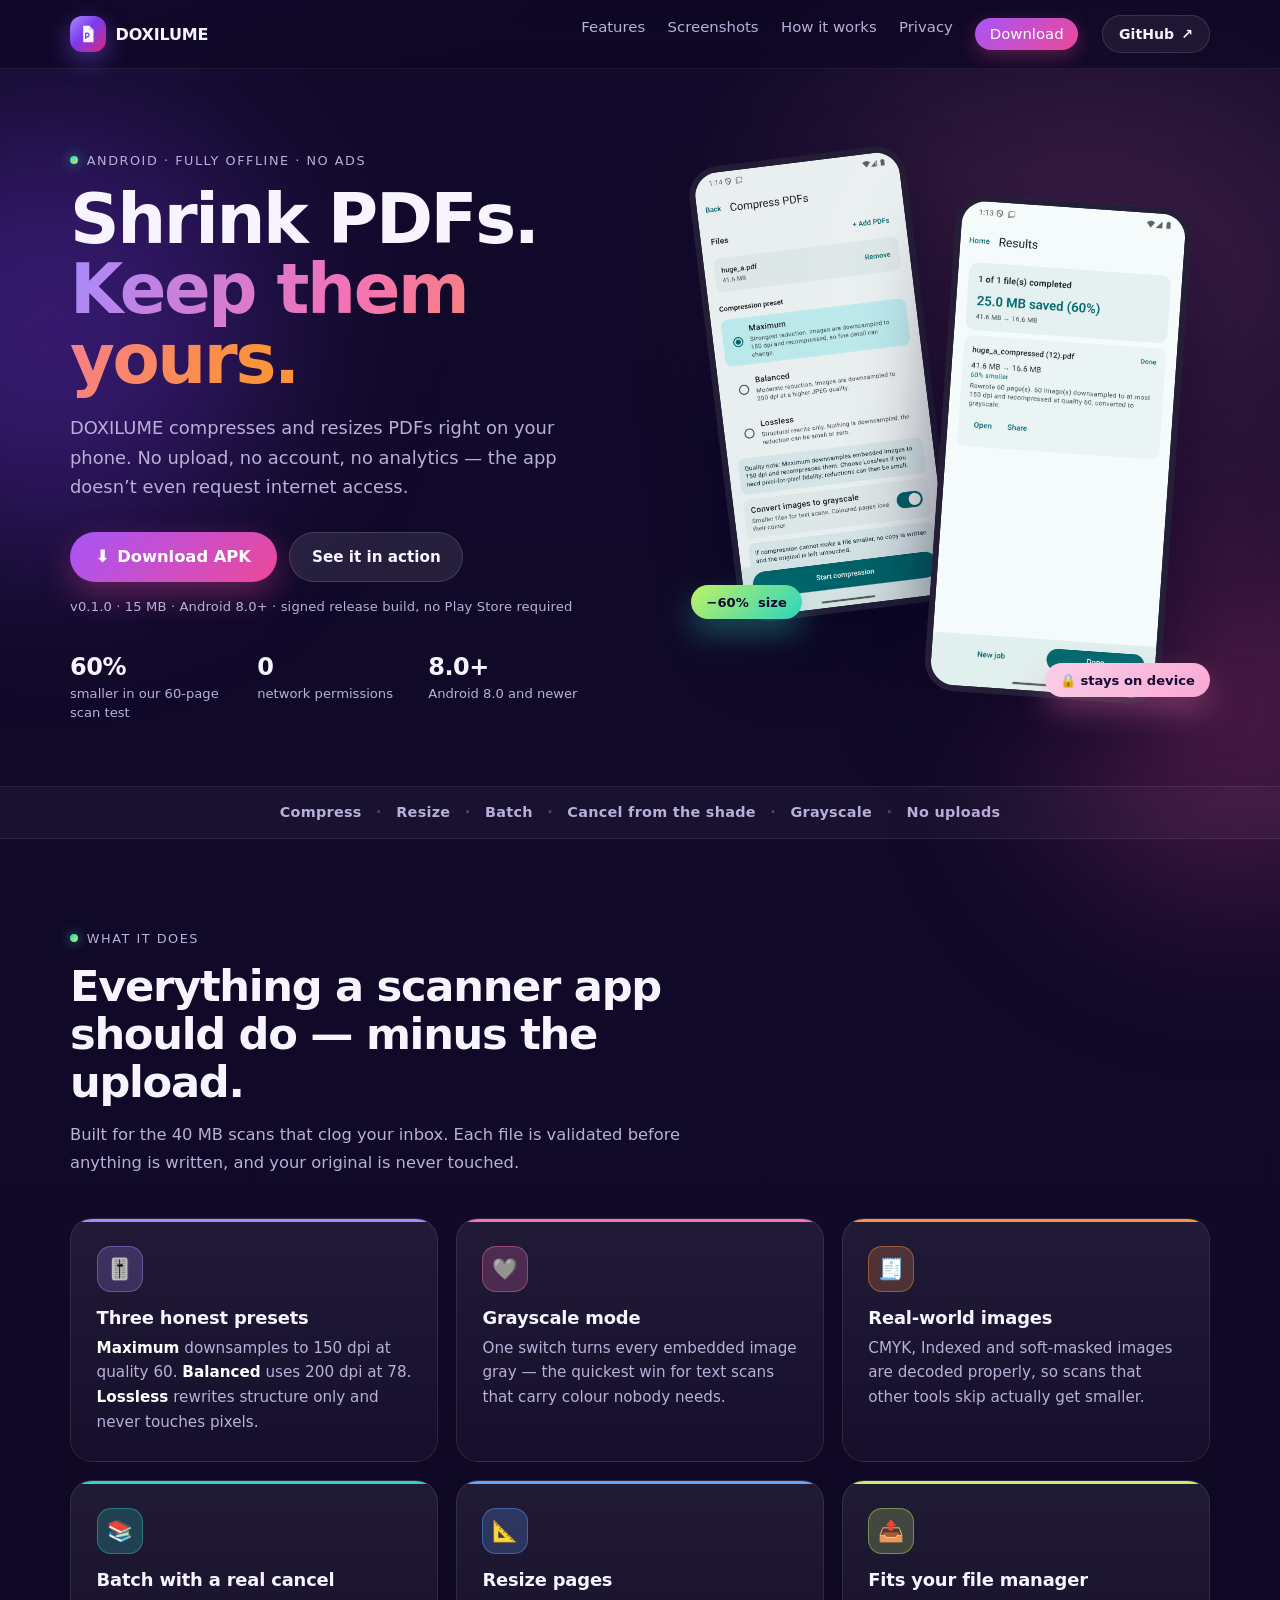
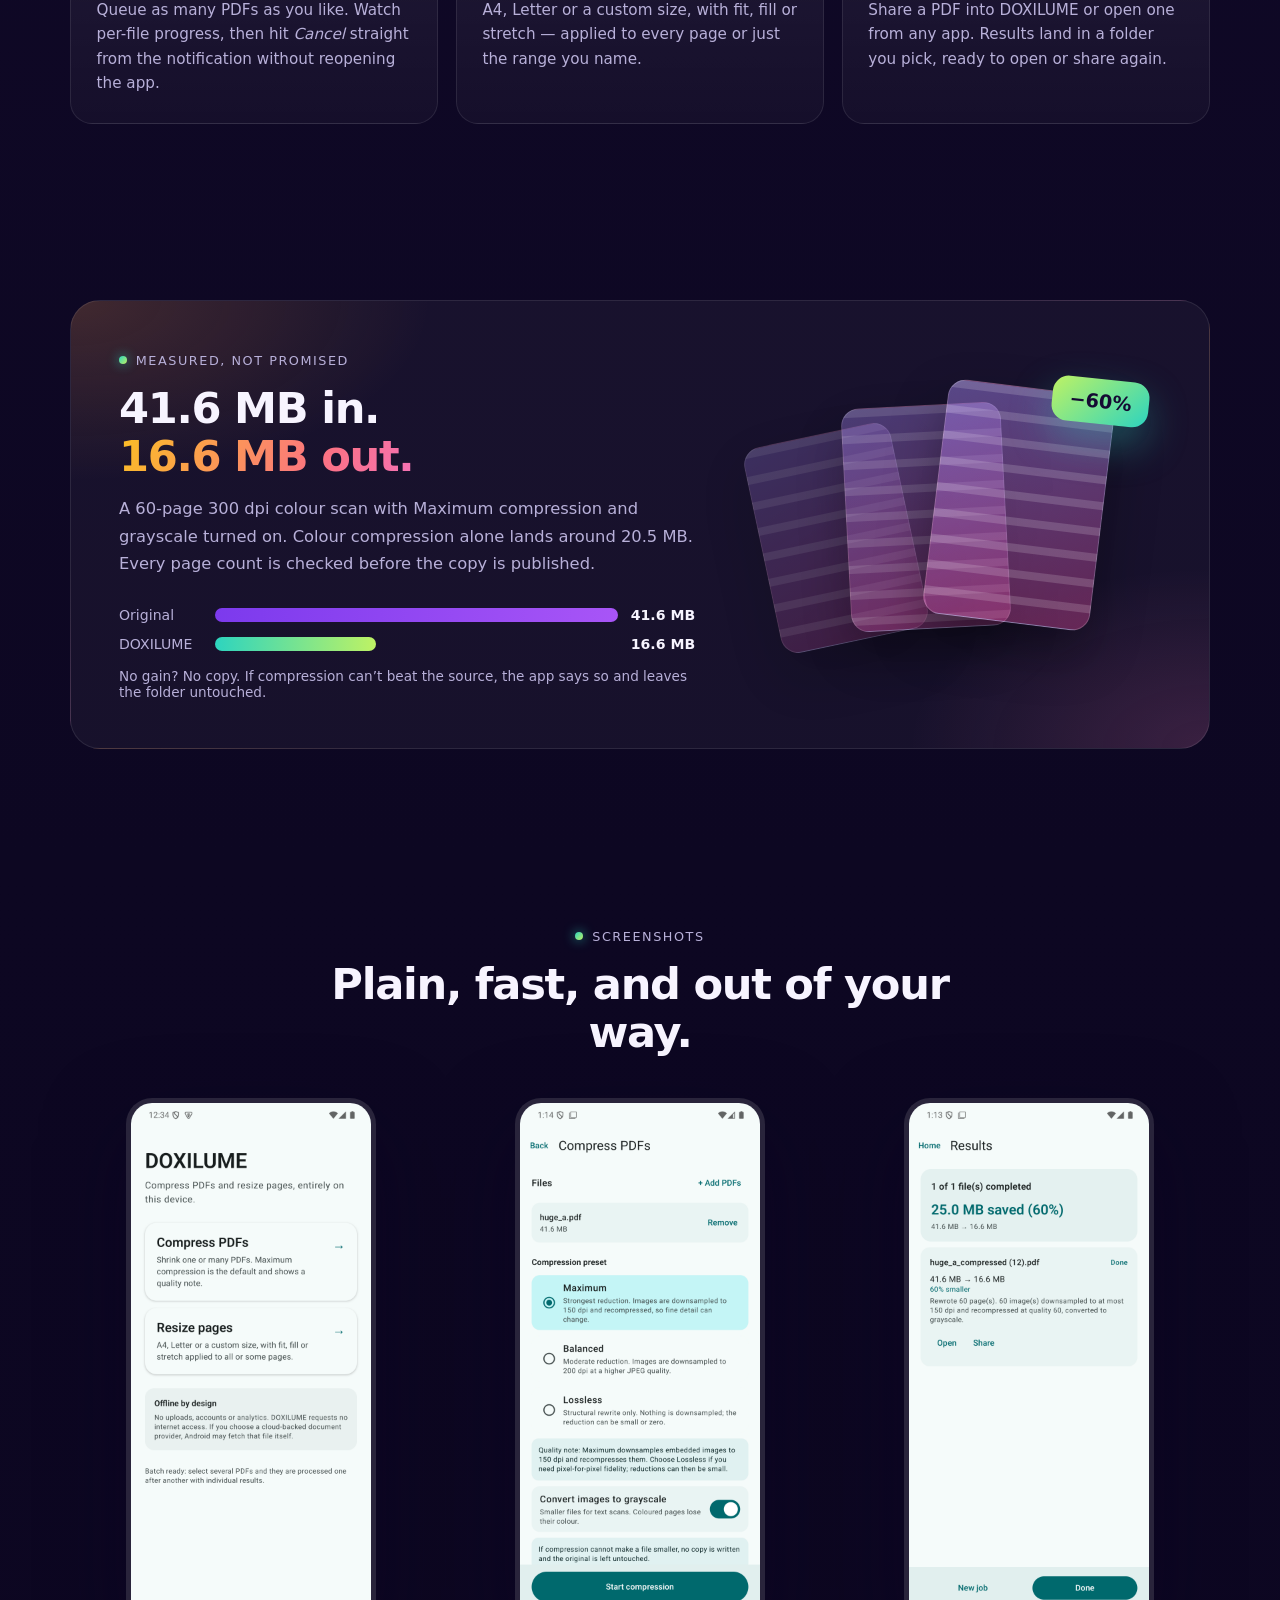
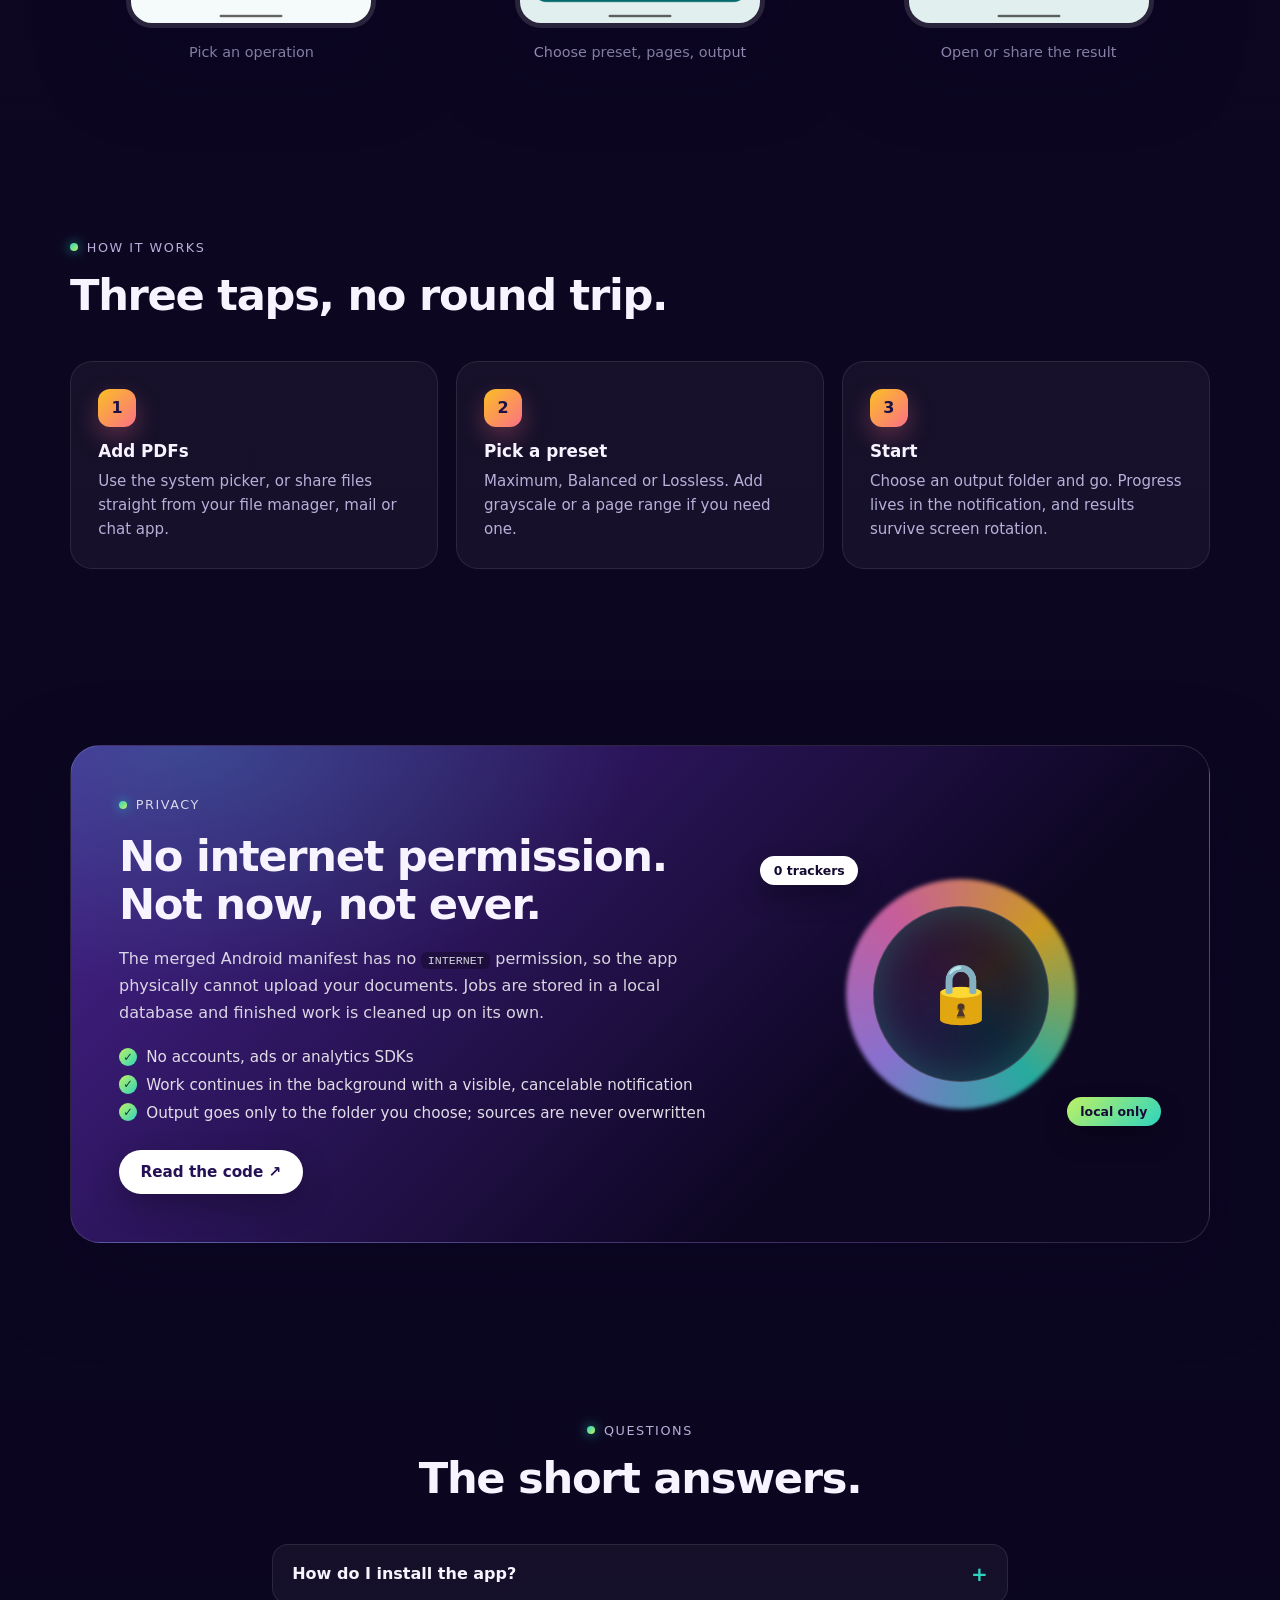
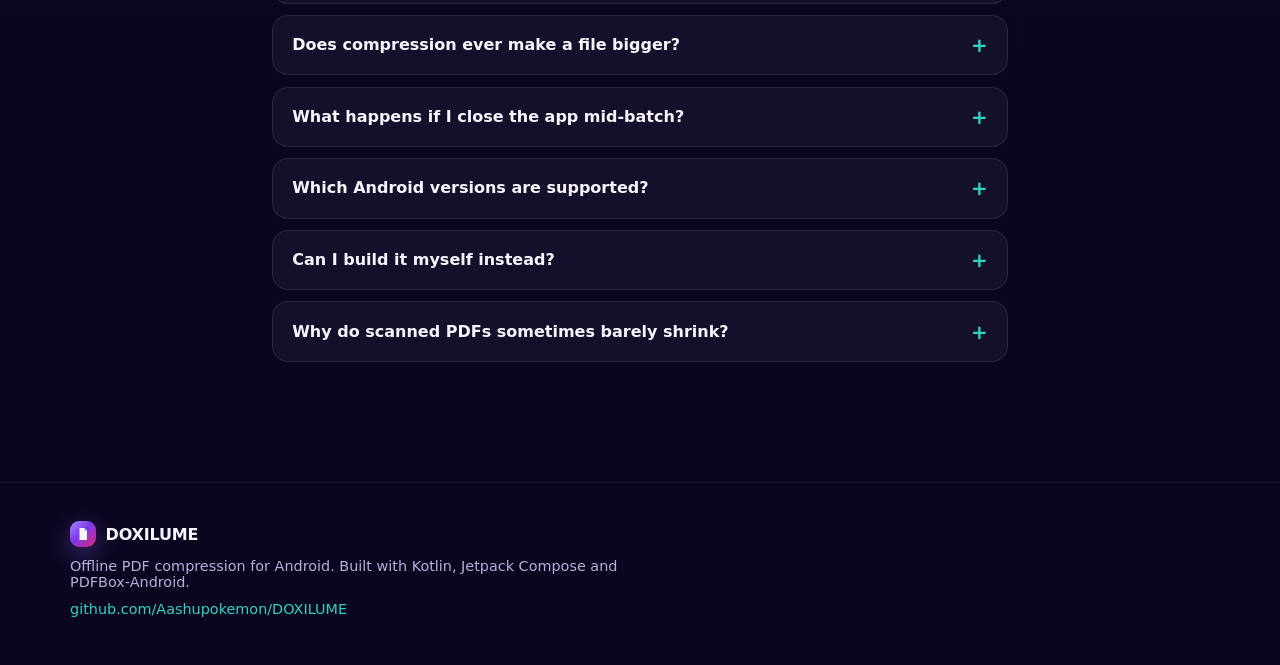
==== index.html @ dc564b45 "Point the page at the renamed DOXILUME repository Also replace the non-breaking-space brand in the h" ====
<!DOCTYPE html>
<html lang="en">
<head>
<meta charset="utf-8">
<meta name="viewport" content="width=device-width, initial-scale=1">
<title>DOXILUME — offline PDF compression for Android</title>
<meta name="description" content="DOXILUME shrinks and resizes PDFs on your phone. No uploads, no accounts, no internet permission. Batch compression, cancel from the notification, grayscale mode.">
<meta name="theme-color" content="#1b1147">
<meta property="og:title" content="DOXILUME — offline PDF compression for Android">
<meta property="og:description" content="Shrink PDFs without uploading them. Batch, cancel, resize, grayscale — entirely on device.">
<meta property="og:type" content="website">
<link rel="icon" href="favicon.svg" type="image/svg+xml">
<link rel="stylesheet" href="styles.css">
</head>
<body>

<div class="glow glow-a" aria-hidden="true"></div>
<div class="glow glow-b" aria-hidden="true"></div>

<header class="site-header">
  <div class="wrap header-inner">
    <a class="brand" href="#top">
      <span class="brand-mark" aria-hidden="true">
        <svg viewBox="0 0 32 32" width="22" height="22" fill="none">
          <path d="M9 4h9l6 6v18H9z" fill="#fff" opacity=".95"/>
          <path d="M18 4l6 6h-6z" fill="#c7d2fe"/>
          <path d="M12.6 20.4c2.6.2 5-.7 5-3 0-2-1.7-3-4-2.7l-1 .2v7.6" stroke="#7c3aed" stroke-width="1.8" stroke-linecap="round"/>
        </svg>
      </span>
      <span class="brand-name">DOXILUME</span>
    </a>
    <nav class="site-nav" aria-label="Main">
      <a href="#features">Features</a>
      <a href="#screens">Screenshots</a>
      <a href="#how">How it works</a>
      <a href="#privacy">Privacy</a>
      <a class="nav-dl" href="downloads/DOXILUME-0.1.0.apk" download>Download</a>
    </nav>
    <a class="btn btn-ghost" href="https://github.com/Aashupokemon/DOXILUME" target="_blank" rel="noopener">
      GitHub <span aria-hidden="true">↗</span>
    </a>
  </div>
</header>

<main id="top">

  <!-- Hero -->
  <section class="hero wrap">
    <div class="hero-copy">
      <p class="eyebrow"><span class="dot"></span> Android · fully offline · no ads</p>
      <h1>Shrink PDFs.<br><span class="grad">Keep them yours.</span></h1>
      <p class="lede">
        DOXILUME compresses and resizes PDFs right on your phone. No upload, no account,
        no analytics — the app doesn’t even request internet access.
      </p>
      <div class="hero-actions">
        <a class="btn btn-primary btn-download" href="downloads/DOXILUME-0.1.0.apk" download>
          <span aria-hidden="true">⬇</span> Download APK
        </a>
        <a class="btn btn-soft" href="#screens">See it in action</a>
      </div>
      <p class="dl-meta">v0.1.0 · 15 MB · Android 8.0+ · signed release build, no Play Store required</p>
      <dl class="stats">
        <div>
          <dt>60%</dt>
          <dd>smaller in our 60-page scan test</dd>
        </div>
        <div>
          <dt>0</dt>
          <dd>network permissions</dd>
        </div>
        <div>
          <dt>8.0+</dt>
          <dd>Android 8.0 and newer</dd>
        </div>
      </dl>
    </div>

    <div class="hero-art" aria-hidden="true">
      <div class="phone phone-back">
        <img src="shots/setup.png" alt="">
      </div>
      <div class="phone phone-front">
        <img src="shots/results.png" alt="">
      </div>
      <div class="chip chip-1">−60% &nbsp;size</div>
      <div class="chip chip-2">🔒 stays on device</div>
    </div>
  </section>

  <!-- Feature strip -->
  <section class="strip">
    <div class="wrap strip-inner">
      <span>Compress</span><span>·</span><span>Resize</span><span>·</span><span>Batch</span><span>·</span>
      <span>Cancel from the shade</span><span>·</span><span>Grayscale</span><span>·</span><span>No uploads</span>
    </div>
  </section>

  <!-- Features -->
  <section id="features" class="wrap section">
    <header class="section-head">
      <p class="eyebrow"><span class="dot"></span> What it does</p>
      <h2>Everything a scanner app should do — minus the upload.</h2>
      <p class="section-sub">Built for the 40&nbsp;MB scans that clog your inbox. Each file is validated before anything is written, and your original is never touched.</p>
    </header>

    <div class="cards">
      <article class="card c-violet">
        <div class="icon">🎚️</div>
        <h3>Three honest presets</h3>
        <p><strong>Maximum</strong> downsamples to 150&nbsp;dpi at quality 60. <strong>Balanced</strong> uses 200&nbsp;dpi at 78. <strong>Lossless</strong> rewrites structure only and never touches pixels.</p>
      </article>

      <article class="card c-pink">
        <div class="icon">🩶</div>
        <h3>Grayscale mode</h3>
        <p>One switch turns every embedded image gray — the quickest win for text scans that carry colour nobody needs.</p>
      </article>

      <article class="card c-orange">
        <div class="icon">🧾</div>
        <h3>Real-world images</h3>
        <p>CMYK, Indexed and soft-masked images are decoded properly, so scans that other tools skip actually get smaller.</p>
      </article>

      <article class="card c-teal">
        <div class="icon">📚</div>
        <h3>Batch with a real cancel</h3>
        <p>Queue as many PDFs as you like. Watch per-file progress, then hit <em>Cancel</em> straight from the notification without reopening the app.</p>
      </article>

      <article class="card c-blue">
        <div class="icon">📐</div>
        <h3>Resize pages</h3>
        <p>A4, Letter or a custom size, with fit, fill or stretch — applied to every page or just the range you name.</p>
      </article>

      <article class="card c-lime">
        <div class="icon">📤</div>
        <h3>Fits your file manager</h3>
        <p>Share a PDF into DOXILUME or open one from any app. Results land in a folder you pick, ready to open or share again.</p>
      </article>
    </div>
  </section>

  <!-- Before / after -->
  <section class="wrap section">
    <div class="compare">
      <div class="compare-copy">
        <p class="eyebrow"><span class="dot"></span> Measured, not promised</p>
        <h2>41.6&nbsp;MB in.<br><span class="grad-warm">16.6&nbsp;MB out.</span></h2>
        <p class="section-sub">
          A 60-page 300&nbsp;dpi colour scan with Maximum compression and grayscale turned on.
          Colour compression alone lands around 20.5&nbsp;MB. Every page count is checked before the copy is published.
        </p>
        <div class="bars" role="img" aria-label="Input 41.6 megabytes, output 16.6 megabytes">
          <div class="bar-row"><span class="bar-label">Original</span><span class="bar bar-in"></span><span class="bar-val">41.6 MB</span></div>
          <div class="bar-row"><span class="bar-label">DOXILUME</span><span class="bar bar-out"></span><span class="bar-val">16.6 MB</span></div>
        </div>
        <p class="fineprint">No gain? No copy. If compression can’t beat the source, the app says so and leaves the folder untouched.</p>
      </div>
      <div class="compare-art" aria-hidden="true">
        <div class="badge">−60%</div>
        <div class="sheet sheet-a"></div>
        <div class="sheet sheet-b"></div>
        <div class="sheet sheet-c"></div>
      </div>
    </div>
  </section>

  <!-- Screenshots -->
  <section id="screens" class="wrap section">
    <header class="section-head center">
      <p class="eyebrow"><span class="dot"></span> Screenshots</p>
      <h2>Plain, fast, and out of your way.</h2>
    </header>
    <div class="shots">
      <figure>
        <div class="phone small"><img src="shots/home.png" alt="DOXILUME home screen with Compress PDFs and Resize pages cards"></div>
        <figcaption>Pick an operation</figcaption>
      </figure>
      <figure>
        <div class="phone small"><img src="shots/setup.png" alt="Compression setup with presets, grayscale switch and output folder"></div>
        <figcaption>Choose preset, pages, output</figcaption>
      </figure>
      <figure>
        <div class="phone small"><img src="shots/results.png" alt="Results screen showing 41.6 MB to 16.6 MB and 60 percent smaller"></div>
        <figcaption>Open or share the result</figcaption>
      </figure>
    </div>
  </section>

  <!-- How it works -->
  <section id="how" class="wrap section">
    <header class="section-head">
      <p class="eyebrow"><span class="dot"></span> How it works</p>
      <h2>Three taps, no round trip.</h2>
    </header>
    <ol class="steps">
      <li>
        <span class="step-num">1</span>
        <h3>Add PDFs</h3>
        <p>Use the system picker, or share files straight from your file manager, mail or chat app.</p>
      </li>
      <li>
        <span class="step-num">2</span>
        <h3>Pick a preset</h3>
        <p>Maximum, Balanced or Lossless. Add grayscale or a page range if you need one.</p>
      </li>
      <li>
        <span class="step-num">3</span>
        <h3>Start</h3>
        <p>Choose an output folder and go. Progress lives in the notification, and results survive screen rotation.</p>
      </li>
    </ol>
  </section>

  <!-- Privacy -->
  <section id="privacy" class="wrap section">
    <div class="privacy">
      <div class="privacy-copy">
        <p class="eyebrow light"><span class="dot"></span> Privacy</p>
        <h2>No internet permission.<br>Not now, not ever.</h2>
        <p>
          The merged Android manifest has no <code>INTERNET</code> permission, so the app
          physically cannot upload your documents. Jobs are stored in a local database and
          finished work is cleaned up on its own.
        </p>
        <ul class="checks">
          <li>No accounts, ads or analytics SDKs</li>
          <li>Work continues in the background with a visible, cancelable notification</li>
          <li>Output goes only to the folder you choose; sources are never overwritten</li>
        </ul>
        <a class="btn btn-light" href="https://github.com/Aashupokemon/DOXILUME" target="_blank" rel="noopener">Read the code ↗</a>
      </div>
      <div class="shield" aria-hidden="true">
        <div class="shield-ring"></div>
        <div class="shield-core">🔒</div>
        <span class="pill p1">0 trackers</span>
        <span class="pill p2">local only</span>
      </div>
    </div>
  </section>

  <!-- FAQ -->
  <section class="wrap section">
    <header class="section-head center">
      <p class="eyebrow"><span class="dot"></span> Questions</p>
      <h2>The short answers.</h2>
    </header>
    <div class="faq">
      <details>
        <summary>How do I install the app?</summary>
        <p>Grab the signed release build: <a href="downloads/DOXILUME-0.1.0.apk" download><strong>DOXILUME-0.1.0.apk</strong></a> (15&nbsp;MB, Android 8.0+). Open the download on your phone, allow installs from your browser or file manager when Android asks, and tap <em>Install</em>. Play Protect may offer to scan the file first — that is normal for an app that doesn’t come from the Play Store.</p>
      </details>
      <details>
        <summary>Does compression ever make a file bigger?</summary>
        <p>No. If the recompressed copy isn’t smaller, nothing is written and the file is reported as “No gain”. Resizing is the one exception — it publishes a new page size even when the file grows.</p>
      </details>
      <details>
        <summary>What happens if I close the app mid-batch?</summary>
        <p>The job is a WorkManager task recorded in a local database. It keeps running, shows progress in the notification, and is restored when you come back — even after a force stop.</p>
      </details>
      <details>
        <summary>Which Android versions are supported?</summary>
        <p>Android 8.0 (API 26) and newer. Files are read and written through the Storage Access Framework, so no storage permission is needed.</p>
      </details>
      <details>
        <summary>Can I build it myself instead?</summary>
        <p>Of course. Clone <a href="https://github.com/Aashupokemon/DOXILUME" target="_blank" rel="noopener">the repository</a>, run <code>./gradlew assembleDebug</code> and install <code>app/build/outputs/apk/debug/app-debug.apk</code>. You need JDK 17+ and the Android SDK. The APK on this page is the signed release build produced from that same source.</p>
      </details>
      <details>
        <summary>Why do scanned PDFs sometimes barely shrink?</summary>
        <p>Some scans are already JPEG-compressed at low resolution. Lossless mode only rewrites structure, and Maximum can’t beat a stream that is already efficient — the app tells you instead of pretending.</p>
      </details>
    </div>
  </section>

</main>

<footer class="site-footer">
  <div class="wrap footer-inner">
    <div class="brand">
      <span class="brand-mark small" aria-hidden="true">
        <svg viewBox="0 0 32 32" width="16" height="16" fill="none">
          <path d="M9 4h9l6 6v18H9z" fill="#fff" opacity=".95"/>
          <path d="M18 4l6 6h-6z" fill="#c7d2fe"/>
        </svg>
      </span>
      <span class="brand-name">DOXILUME</span>
    </div>
    <p>Offline PDF compression for Android. Built with Kotlin, Jetpack Compose and PDFBox-Android.</p>
    <a href="https://github.com/Aashupokemon/DOXILUME" target="_blank" rel="noopener">github.com/Aashupokemon/DOXILUME</a>
  </div>
</footer>

</body>
</html>
---- styles.css ----
/* ===== DOXILUME landing page ===== */

:root {
  --ink: #0d0722;
  --ink-2: #150b33;
  --paper: #f7f4ff;
  --muted: #b8b0d9;
  --violet: #8b5cf6;
  --pink: #f472b6;
  --orange: #fb923c;
  --teal: #2dd4bf;
  --lime: #bef264;
  --blue: #60a5fa;
  --radius: 22px;
  --shadow-lg: 0 30px 80px rgba(10, 4, 32, .55);
  --font: ui-sans-serif, system-ui, -apple-system, "Segoe UI", Roboto, "Helvetica Neue", Arial, sans-serif;
}

* { box-sizing: border-box; }

html { scroll-behavior: smooth; }

body {
  margin: 0;
  font-family: var(--font);
  color: var(--paper);
  background:
    radial-gradient(900px 600px at 15% -5%, rgba(139, 92, 246, .28), transparent 60%),
    radial-gradient(800px 600px at 85% 5%, rgba(244, 114, 182, .22), transparent 55%),
    linear-gradient(180deg, #120a2b 0%, #0d0722 45%, #0b0620 100%);
  -webkit-font-smoothing: antialiased;
  overflow-x: hidden;
}

img { max-width: 100%; display: block; }

.wrap { width: min(1140px, 100% - 2.5rem); margin-inline: auto; }

.glow {
  position: fixed;
  border-radius: 50%;
  filter: blur(90px);
  pointer-events: none;
  z-index: 0;
}
.glow-a { width: 420px; height: 420px; top: 120px; left: -160px; background: rgba(124, 58, 237, .35); }
.glow-b { width: 380px; height: 380px; top: 520px; right: -150px; background: rgba(236, 72, 153, .25); }

/* ---------- header ---------- */

.site-header {
  position: sticky;
  top: 0;
  z-index: 20;
  backdrop-filter: blur(14px);
  background: rgba(13, 7, 34, .65);
  border-bottom: 1px solid rgba(255, 255, 255, .07);
}

.header-inner {
  display: flex;
  align-items: center;
  gap: 1.5rem;
  height: 68px;
}

.brand { display: inline-flex; align-items: center; gap: .6rem; text-decoration: none; color: var(--paper); font-weight: 700; letter-spacing: -.01em; }

.brand-mark {
  display: grid;
  place-items: center;
  width: 36px; height: 36px;
  border-radius: 12px;
  background: linear-gradient(135deg, #a78bfa, #7c3aed 45%, #db2777);
  box-shadow: 0 8px 24px rgba(139, 92, 246, .45);
}
.brand-mark.small { width: 26px; height: 26px; border-radius: 9px; }

.site-nav { margin-left: auto; display: flex; gap: 1.4rem; }
.site-nav a { color: var(--muted); text-decoration: none; font-size: .93rem; font-weight: 500; transition: color .2s; }
.site-nav a:hover { color: #fff; }

/* ---------- buttons ---------- */

.btn {
  display: inline-flex;
  align-items: center;
  gap: .45rem;
  padding: .8rem 1.35rem;
  border-radius: 999px;
  font-weight: 650;
  font-size: .95rem;
  text-decoration: none;
  transition: transform .18s ease, box-shadow .18s ease, background .18s ease;
  white-space: nowrap;
}
.btn:hover { transform: translateY(-2px); }

.btn-primary {
  background: linear-gradient(135deg, #a855f7, #ec4899);
  color: #fff;
  box-shadow: 0 12px 32px rgba(236, 72, 153, .35);
}
.btn-primary:hover { box-shadow: 0 18px 40px rgba(236, 72, 153, .45); }

.btn-soft { background: rgba(255, 255, 255, .09); color: var(--paper); border: 1px solid rgba(255, 255, 255, .14); }
.btn-soft:hover { background: rgba(255, 255, 255, .16); }

.btn-download { font-size: 1.02rem; padding: .95rem 1.6rem; }
.btn-download span { font-size: 1.05em; line-height: 1; }

.nav-dl {
  color: #fff !important;
  padding: .42rem .9rem;
  border-radius: 999px;
  background: linear-gradient(135deg, #a855f7, #ec4899);
  box-shadow: 0 6px 18px rgba(236, 72, 153, .3);
}
.nav-dl:hover { filter: brightness(1.08); }

.dl-meta { margin: -1.5rem 0 2.4rem; font-size: .82rem; color: var(--muted); letter-spacing: .01em; }

.btn-ghost { background: rgba(255, 255, 255, .06); color: var(--paper); border: 1px solid rgba(255, 255, 255, .12); padding: .6rem 1rem; font-size: .88rem; }
.btn-ghost:hover { background: rgba(255, 255, 255, .13); }

.btn-light { background: #fff; color: #241155; box-shadow: 0 12px 30px rgba(0, 0, 0, .25); }

/* ---------- hero ---------- */

.hero {
  position: relative;
  z-index: 1;
  display: grid;
  grid-template-columns: 1.05fr .95fr;
  gap: 3rem;
  align-items: center;
  padding: 5rem 0 4rem;
}

.eyebrow {
  display: inline-flex;
  align-items: center;
  gap: .55rem;
  font-size: .8rem;
  letter-spacing: .12em;
  text-transform: uppercase;
  color: var(--muted);
  margin: 0 0 1rem;
}
.eyebrow.light { color: rgba(255, 255, 255, .8); }
.dot { width: 8px; height: 8px; border-radius: 50%; background: linear-gradient(135deg, var(--teal), var(--lime)); box-shadow: 0 0 12px rgba(45, 212, 191, .8); }

h1 {
  font-size: clamp(2.6rem, 5.6vw, 4.3rem);
  line-height: 1.02;
  letter-spacing: -.035em;
  margin: 0 0 1.2rem;
}

.grad {
  background: linear-gradient(115deg, #a78bfa 0%, #f472b6 45%, #fb923c 90%);
  -webkit-background-clip: text;
  background-clip: text;
  color: transparent;
}
.grad-warm {
  background: linear-gradient(115deg, #fbbf24, #fb7185 70%, #f472b6);
  -webkit-background-clip: text;
  background-clip: text;
  color: transparent;
}

.lede { font-size: 1.12rem; line-height: 1.65; color: var(--muted); max-width: 34rem; margin: 0 0 1.9rem; }

.hero-actions { display: flex; flex-wrap: wrap; gap: .8rem; margin-bottom: 2.6rem; }

.stats { display: flex; gap: 2.2rem; margin: 0; flex-wrap: wrap; }
.stats div { max-width: 9.5rem; }
.stats dt { font-size: 1.5rem; font-weight: 750; letter-spacing: -.02em; }
.stats dd { margin: .2rem 0 0; font-size: .82rem; color: var(--muted); line-height: 1.45; }

/* hero art */

.hero-art { position: relative; height: 560px; }

.phone {
  position: absolute;
  border-radius: 30px;
  overflow: hidden;
  background: #0b0620;
  border: 6px solid rgba(255, 255, 255, .1);
  box-shadow: var(--shadow-lg);
}
.phone img { width: 100%; height: auto; }

.phone-front {
  width: 236px;
  right: 34px;
  top: 46px;
  z-index: 2;
  transform: rotate(4deg);
  animation: float 7s ease-in-out infinite;
}
.phone-back {
  width: 218px;
  left: 22px;
  top: 0;
  opacity: .95;
  transform: rotate(-7deg);
  animation: float 8s ease-in-out infinite reverse;
}

.chip {
  position: absolute;
  z-index: 3;
  padding: .6rem .95rem;
  border-radius: 999px;
  font-size: .82rem;
  font-weight: 700;
  color: #150b33;
  background: linear-gradient(135deg, #bef264, #2dd4bf);
  box-shadow: 0 14px 30px rgba(45, 212, 191, .35);
}
.chip-1 { left: 0; bottom: 96px; }
.chip-2 {
  right: 0; bottom: 18px;
  background: linear-gradient(135deg, #fbcfe8, #f9a8d4);
  box-shadow: 0 14px 30px rgba(244, 114, 182, .35);
}

@keyframes float {
  0%, 100% { transform: translateY(0) rotate(var(--r, 4deg)); }
  50% { transform: translateY(-14px) rotate(var(--r, 4deg)); }
}
.phone-front { --r: 4deg; }
.phone-back { --r: -7deg; }

/* ---------- strip ---------- */

.strip { border-block: 1px solid rgba(255, 255, 255, .08); background: rgba(255, 255, 255, .03); }
.strip-inner {
  display: flex;
  flex-wrap: wrap;
  gap: .9rem;
  justify-content: center;
  padding: 1.1rem 0;
  color: var(--muted);
  font-size: .9rem;
  font-weight: 600;
  letter-spacing: .02em;
}
.strip-inner span:nth-child(even) { color: rgba(255, 255, 255, .25); }

/* ---------- sections ---------- */

.section { position: relative; z-index: 1; padding: 5.5rem 0; }

.section-head { max-width: 42rem; margin-bottom: 2.6rem; }
.section-head.center { margin-inline: auto; text-align: center; }

h2 { font-size: clamp(1.9rem, 3.4vw, 2.7rem); line-height: 1.12; letter-spacing: -.03em; margin: 0 0 .9rem; }

.section-sub { color: var(--muted); line-height: 1.7; margin: 0; font-size: 1.02rem; }

/* ---------- cards ---------- */

.cards { display: grid; grid-template-columns: repeat(3, 1fr); gap: 1.1rem; }

.card {
  position: relative;
  padding: 1.7rem 1.6rem;
  border-radius: var(--radius);
  background: linear-gradient(180deg, rgba(255, 255, 255, .075), rgba(255, 255, 255, .03));
  border: 1px solid rgba(255, 255, 255, .09);
  overflow: hidden;
  transition: transform .22s ease, border-color .22s ease;
}
.card::before {
  content: "";
  position: absolute;
  inset: 0 0 auto 0;
  height: 3px;
  background: var(--accent, var(--violet));
}
.card:hover { transform: translateY(-5px); border-color: rgba(255, 255, 255, .2); }

.card h3 { margin: .9rem 0 .5rem; font-size: 1.12rem; letter-spacing: -.01em; }
.card p { margin: 0; color: var(--muted); line-height: 1.62; font-size: .95rem; }
.card strong { color: #fff; font-weight: 650; }

.icon {
  display: grid;
  place-items: center;
  width: 46px; height: 46px;
  border-radius: 14px;
  font-size: 1.3rem;
  background: color-mix(in srgb, var(--accent) 22%, transparent);
  border: 1px solid color-mix(in srgb, var(--accent) 42%, transparent);
}

.c-violet { --accent: #a78bfa; }
.c-pink { --accent: #f472b6; }
.c-orange { --accent: #fb923c; }
.c-teal { --accent: #2dd4bf; }
.c-blue { --accent: #60a5fa; }
.c-lime { --accent: #bef264; }

/* ---------- compare ---------- */

.compare {
  display: grid;
  grid-template-columns: 1.15fr .85fr;
  gap: 2.5rem;
  align-items: center;
  padding: 3rem;
  border-radius: 30px;
  background:
    radial-gradient(600px 300px at 0% 0%, rgba(251, 146, 60, .18), transparent 60%),
    radial-gradient(500px 300px at 100% 100%, rgba(244, 114, 182, .16), transparent 60%),
    rgba(255, 255, 255, .045);
  border: 1px solid rgba(255, 255, 255, .09);
}

.bars { margin: 1.8rem 0 1rem; display: grid; gap: .85rem; }
.bar-row { display: grid; grid-template-columns: 5.2rem 1fr auto; align-items: center; gap: .8rem; font-size: .88rem; }
.bar-label { color: var(--muted); }
.bar { height: 14px; border-radius: 999px; display: block; }
.bar-in { width: 100%; background: linear-gradient(90deg, #7c3aed, #a855f7); }
.bar-out { width: 40%; background: linear-gradient(90deg, #2dd4bf, #bef264); }
.bar-val { font-weight: 700; font-variant-numeric: tabular-nums; }

.fineprint { color: var(--muted); font-size: .85rem; margin: .4rem 0 0; }

.compare-art { position: relative; height: 300px; }
.badge {
  position: absolute;
  top: 4px; right: 12px;
  z-index: 3;
  padding: .7rem 1.1rem;
  border-radius: 16px;
  font-weight: 800;
  font-size: 1.2rem;
  color: #150b33;
  background: linear-gradient(135deg, #bef264, #2dd4bf);
  box-shadow: 0 18px 40px rgba(45, 212, 191, .35);
  transform: rotate(6deg);
}
.sheet {
  position: absolute;
  border-radius: 18px;
  border: 1px solid rgba(255, 255, 255, .18);
  background:
    repeating-linear-gradient(180deg, rgba(255, 255, 255, .16) 0 8px, transparent 8px 26px),
    linear-gradient(160deg, rgba(167, 139, 250, .45), rgba(236, 72, 153, .35));
  box-shadow: 0 24px 50px rgba(0, 0, 0, .35);
}
.sheet-a { width: 150px; height: 210px; left: 6%; top: 58px; transform: rotate(-12deg); opacity: .55; }
.sheet-b { width: 160px; height: 224px; left: 26%; top: 30px; transform: rotate(-3deg); opacity: .8; }
.sheet-c { width: 168px; height: 236px; left: 47%; top: 12px; transform: rotate(7deg); }

/* ---------- screenshots ---------- */

.shots { display: grid; grid-template-columns: repeat(3, 1fr); gap: 1.6rem; justify-items: center; }
.shots figure { margin: 0; text-align: center; }
.phone.small {
  position: relative;
  width: 100%;
  max-width: 250px;
  border-radius: 26px;
  border: 5px solid rgba(255, 255, 255, .12);
  box-shadow: var(--shadow-lg);
  transition: transform .25s ease;
}
.phone.small:hover { transform: translateY(-8px) rotate(-1deg); }
.shots figcaption { margin-top: 1rem; color: var(--muted); font-size: .9rem; }

/* ---------- steps ---------- */

.steps { list-style: none; padding: 0; margin: 0; display: grid; grid-template-columns: repeat(3, 1fr); gap: 1.1rem; counter-reset: step; }
.steps li {
  padding: 1.7rem;
  border-radius: var(--radius);
  background: rgba(255, 255, 255, .045);
  border: 1px solid rgba(255, 255, 255, .09);
}
.step-num {
  display: grid;
  place-items: center;
  width: 38px; height: 38px;
  border-radius: 12px;
  font-weight: 800;
  color: #1b1147;
  background: linear-gradient(135deg, #fbbf24, #fb7185);
  box-shadow: 0 10px 24px rgba(251, 113, 133, .3);
}
.steps h3 { margin: .9rem 0 .45rem; font-size: 1.05rem; }
.steps p { margin: 0; color: var(--muted); font-size: .94rem; line-height: 1.6; }

/* ---------- privacy ---------- */

.privacy {
  display: grid;
  grid-template-columns: 1.2fr .8fr;
  gap: 2.5rem;
  align-items: center;
  padding: 3rem;
  border-radius: 30px;
  background:
    radial-gradient(700px 380px at 10% 0%, rgba(45, 212, 191, .22), transparent 65%),
    linear-gradient(135deg, rgba(124, 58, 237, .55), rgba(13, 7, 34, .9) 70%);
  border: 1px solid rgba(255, 255, 255, .12);
  box-shadow: var(--shadow-lg);
}
.privacy h2 { margin-bottom: 1rem; }
.privacy p { color: rgba(255, 255, 255, .82); line-height: 1.7; }
.privacy code { background: rgba(0, 0, 0, .28); padding: .12rem .4rem; border-radius: 6px; font-size: .9em; }

.checks { list-style: none; padding: 0; margin: 1.4rem 0 1.8rem; display: grid; gap: .6rem; }
.checks li { position: relative; padding-left: 1.7rem; color: rgba(255, 255, 255, .86); font-size: .95rem; }
.checks li::before {
  content: "✓";
  position: absolute; left: 0; top: -.05rem;
  width: 1.15rem; height: 1.15rem;
  display: grid; place-items: center;
  border-radius: 50%;
  font-size: .72rem; font-weight: 800;
  color: #0b3b34;
  background: linear-gradient(135deg, #bef264, #2dd4bf);
}

.shield { position: relative; height: 300px; display: grid; place-items: center; }
.shield-ring {
  position: absolute;
  width: 230px; height: 230px;
  border-radius: 50%;
  background: conic-gradient(from 140deg, #2dd4bf, #a78bfa, #f472b6, #fbbf24, #2dd4bf);
  filter: blur(2px);
  opacity: .8;
  animation: spin 16s linear infinite;
}
.shield-core {
  position: relative;
  display: grid; place-items: center;
  width: 176px; height: 176px;
  border-radius: 50%;
  font-size: 3.6rem;
  background: rgba(13, 7, 34, .82);
  border: 1px solid rgba(255, 255, 255, .2);
  box-shadow: inset 0 0 40px rgba(45, 212, 191, .25);
}
.pill {
  position: absolute;
  padding: .45rem .85rem;
  border-radius: 999px;
  font-size: .78rem;
  font-weight: 700;
  color: #150b33;
  background: #fff;
  box-shadow: 0 12px 26px rgba(0, 0, 0, .3);
}
.p1 { top: 12px; left: 0; }
.p2 { bottom: 18px; right: 0; background: linear-gradient(135deg, #bef264, #2dd4bf); }

@keyframes spin { to { transform: rotate(360deg); } }

/* ---------- faq ---------- */

.faq { max-width: 46rem; margin-inline: auto; display: grid; gap: .7rem; }
details {
  border-radius: 16px;
  background: rgba(255, 255, 255, .045);
  border: 1px solid rgba(255, 255, 255, .09);
  padding: .2rem 1.2rem;
}
summary {
  cursor: pointer;
  padding: 1rem 0;
  font-weight: 650;
  list-style: none;
  display: flex;
  justify-content: space-between;
  gap: 1rem;
}
summary::-webkit-details-marker { display: none; }
summary::after { content: "+"; color: var(--teal); font-size: 1.25rem; line-height: 1; transition: transform .2s; }
details[open] summary::after { transform: rotate(45deg); }
details p { margin: 0 0 1.1rem; color: var(--muted); line-height: 1.65; font-size: .95rem; }
details code { background: rgba(0, 0, 0, .3); padding: .1rem .35rem; border-radius: 6px; font-size: .88em; }

/* ---------- footer ---------- */

.site-footer { border-top: 1px solid rgba(255, 255, 255, .08); padding: 2.4rem 0 3rem; margin-top: 2rem; }
.footer-inner { display: grid; gap: .7rem; justify-items: start; }
.footer-inner p { margin: 0; color: var(--muted); font-size: .9rem; max-width: 36rem; }
.footer-inner a { color: var(--teal); text-decoration: none; font-size: .9rem; }
.footer-inner a:hover { text-decoration: underline; }

/* ---------- responsive ---------- */

@media (max-width: 980px) {
  .hero { grid-template-columns: 1fr; padding-top: 3.4rem; }
  .hero-art { height: 480px; max-width: 460px; margin-inline: auto; width: 100%; }
  .cards { grid-template-columns: repeat(2, 1fr); }
  .compare, .privacy { grid-template-columns: 1fr; padding: 2rem; }
  .compare-art, .shield { height: 260px; }
  .site-nav { display: none; }
}

@media (max-width: 640px) {
  .header-inner { gap: .8rem; }
  .cards, .steps, .shots { grid-template-columns: 1fr; }
  .hero-art { height: 420px; }
  .phone-front { width: 190px; right: 6px; }
  .phone-back { width: 176px; left: 0; }
  .stats { gap: 1.4rem; }
  .compare-art { display: none; }
  .shots figure:nth-child(2) { display: none; }
}

@media (prefers-reduced-motion: reduce) {
  *, *::before, *::after { animation: none !important; transition: none !important; }
  html { scroll-behavior: auto; }
}
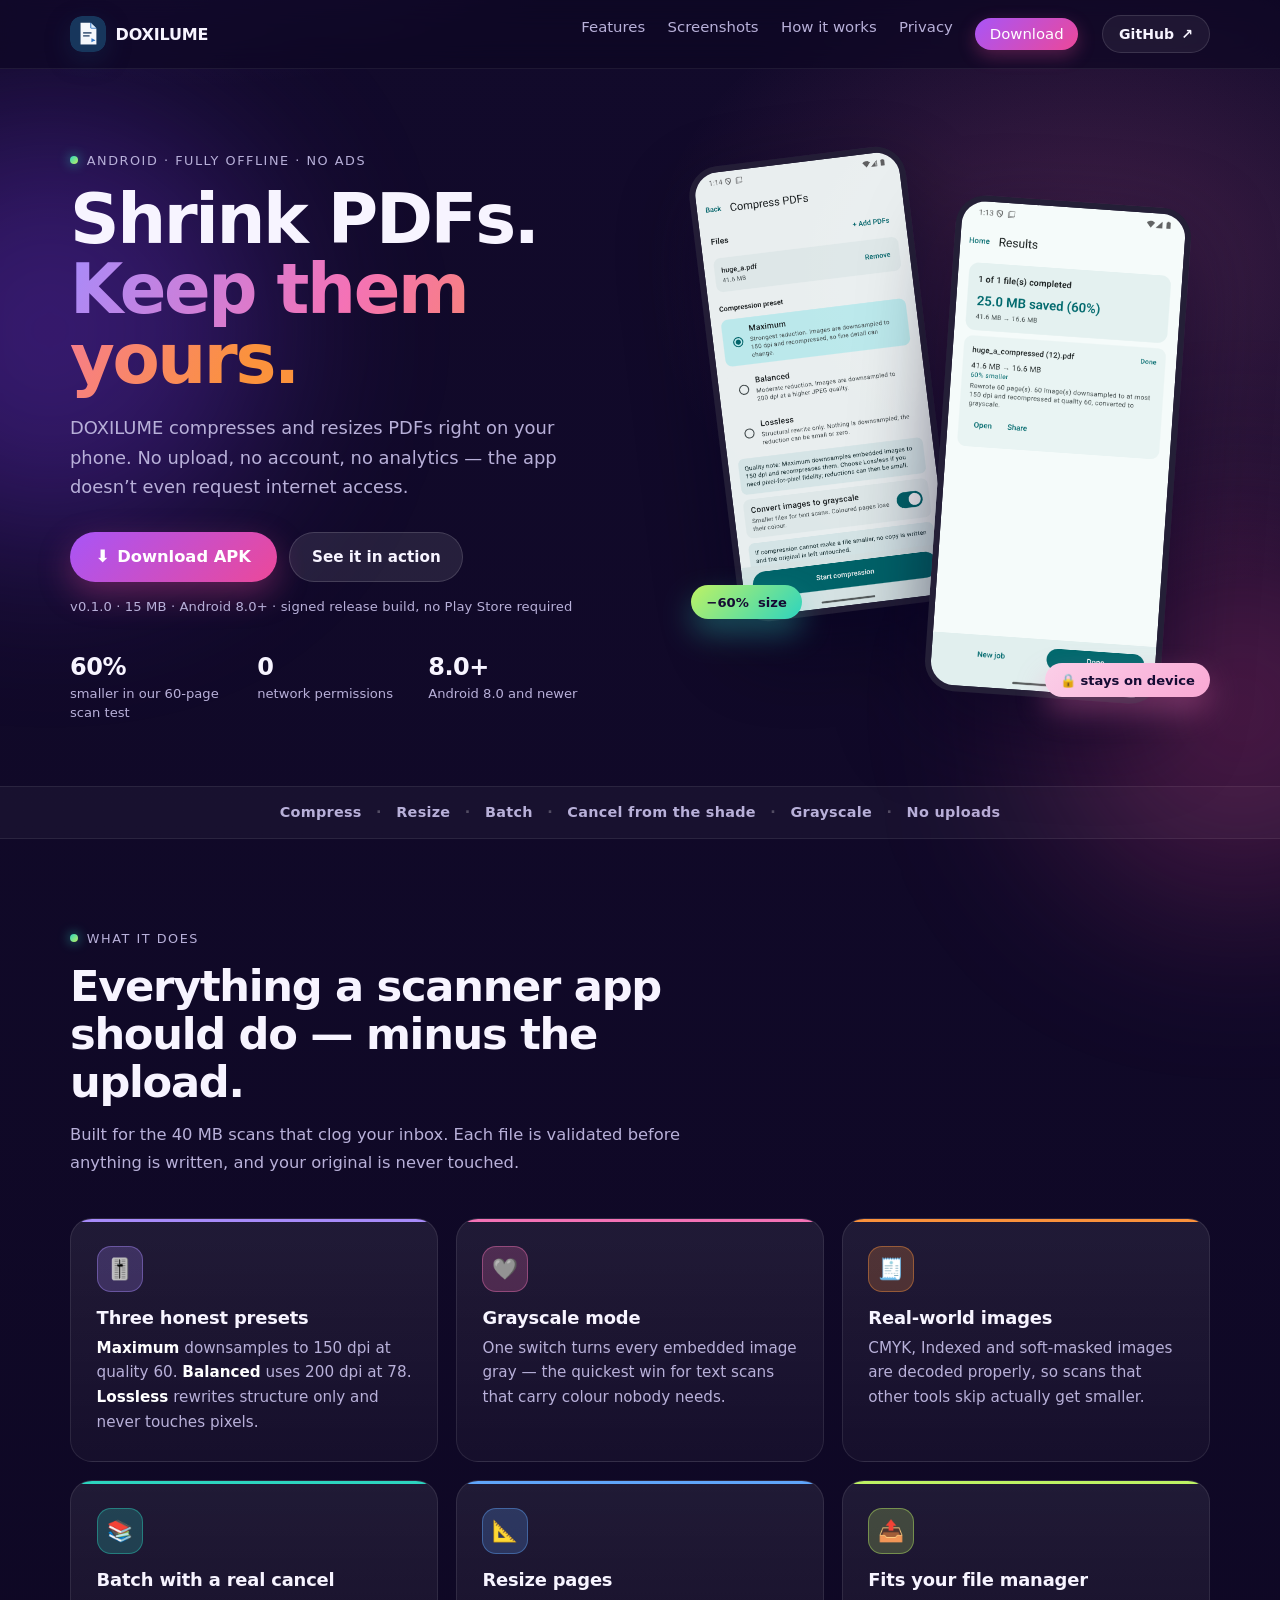
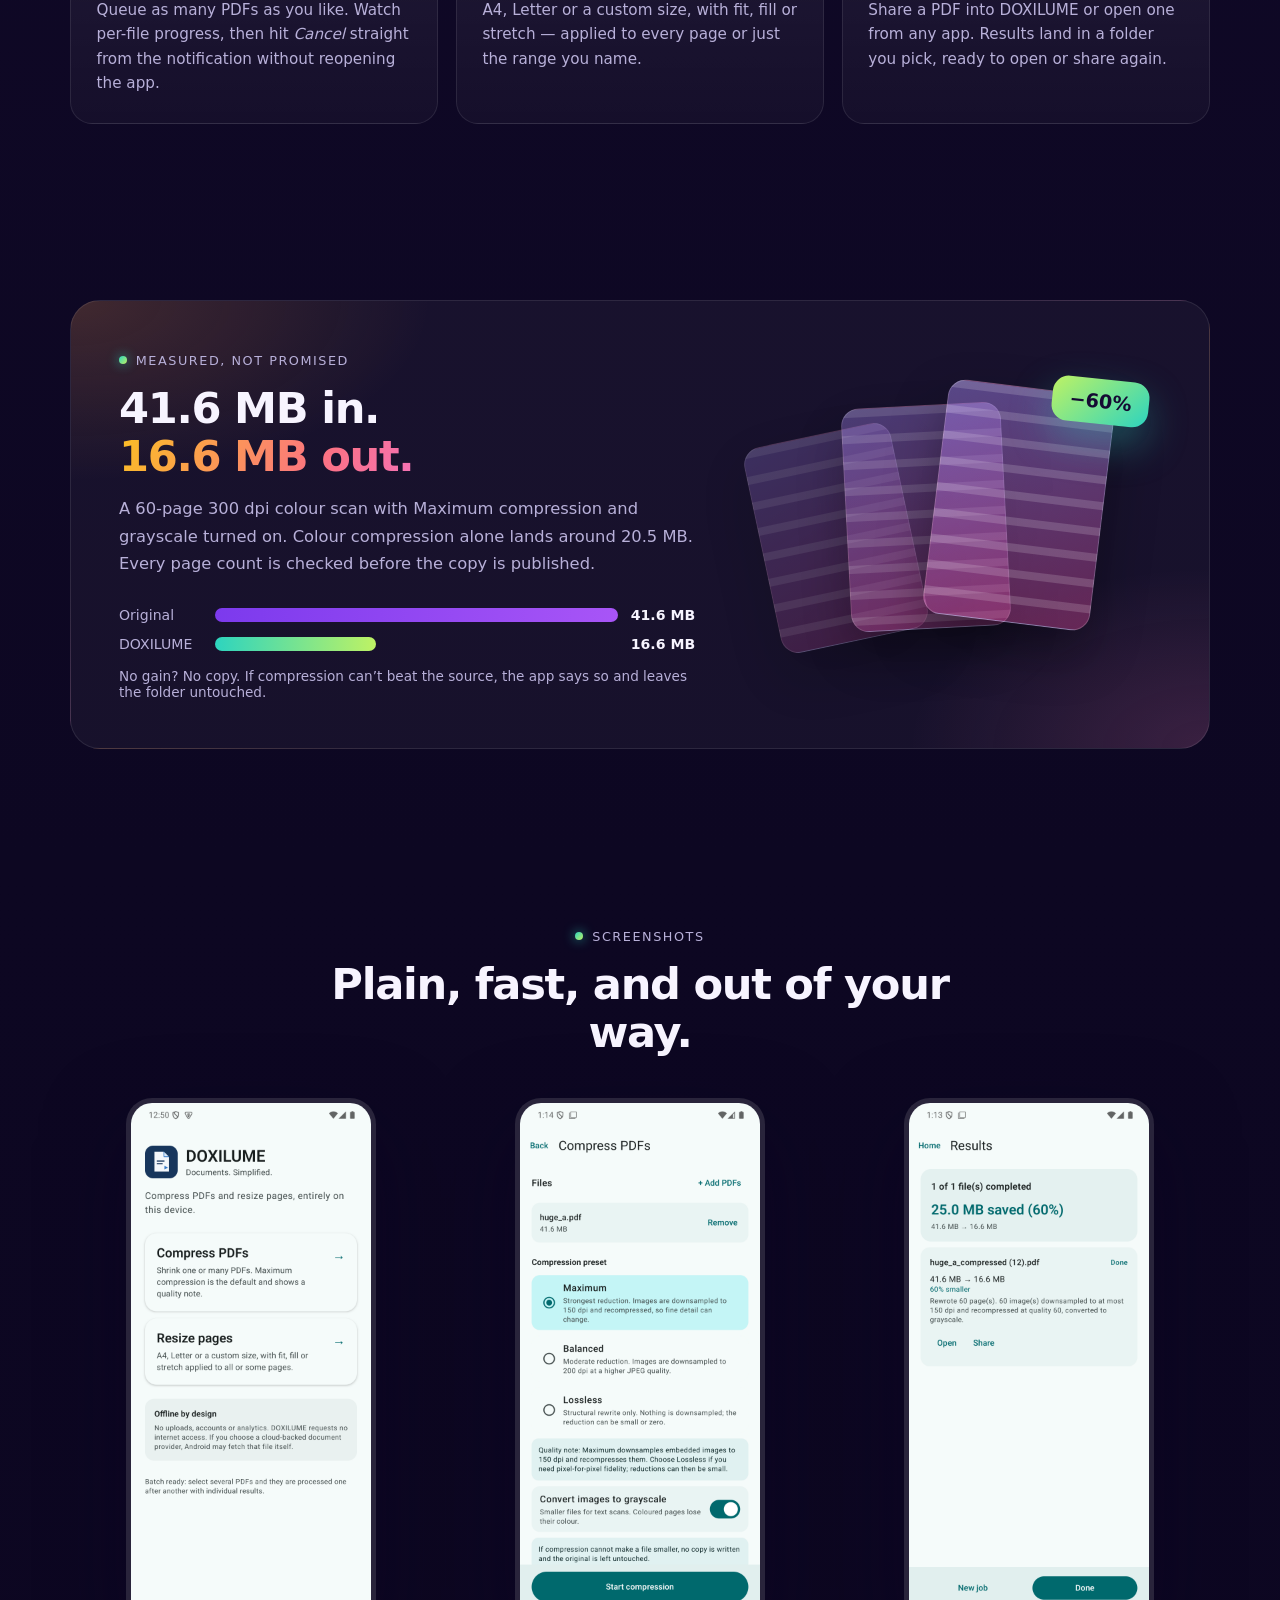
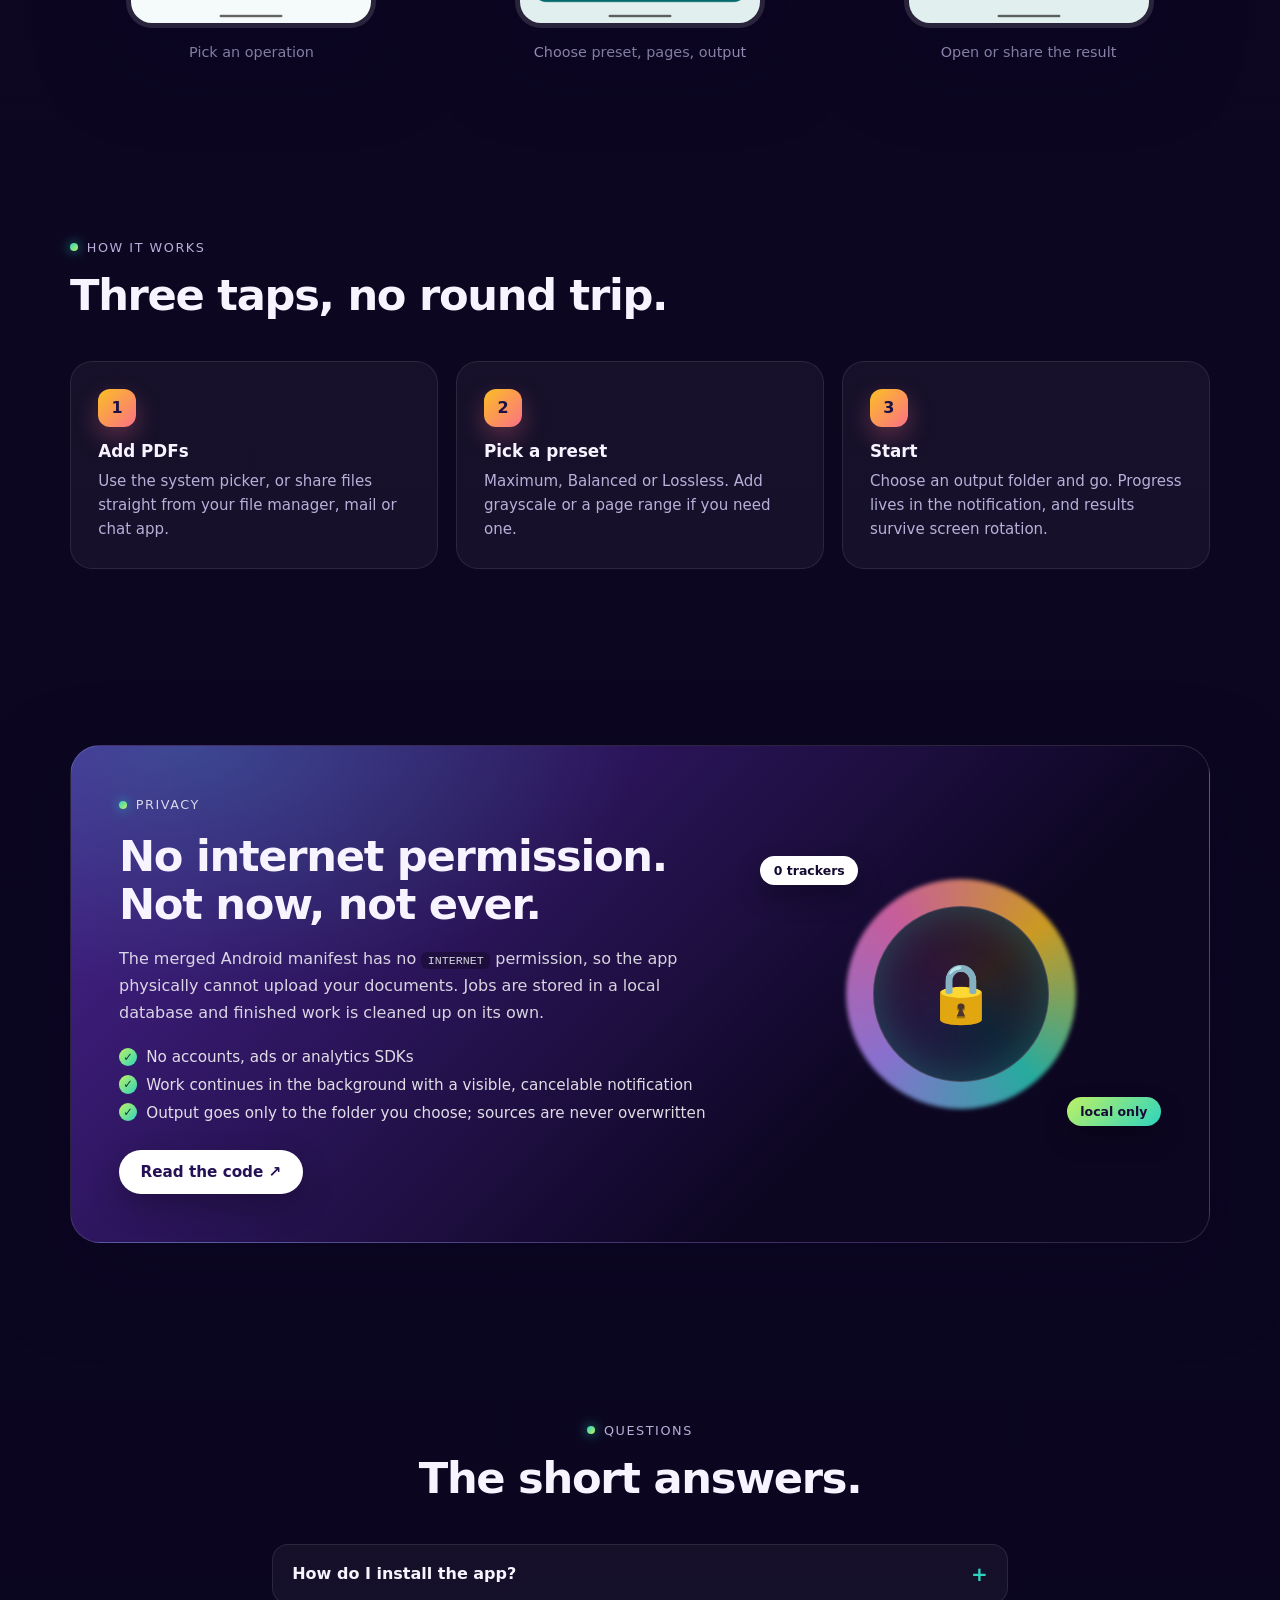
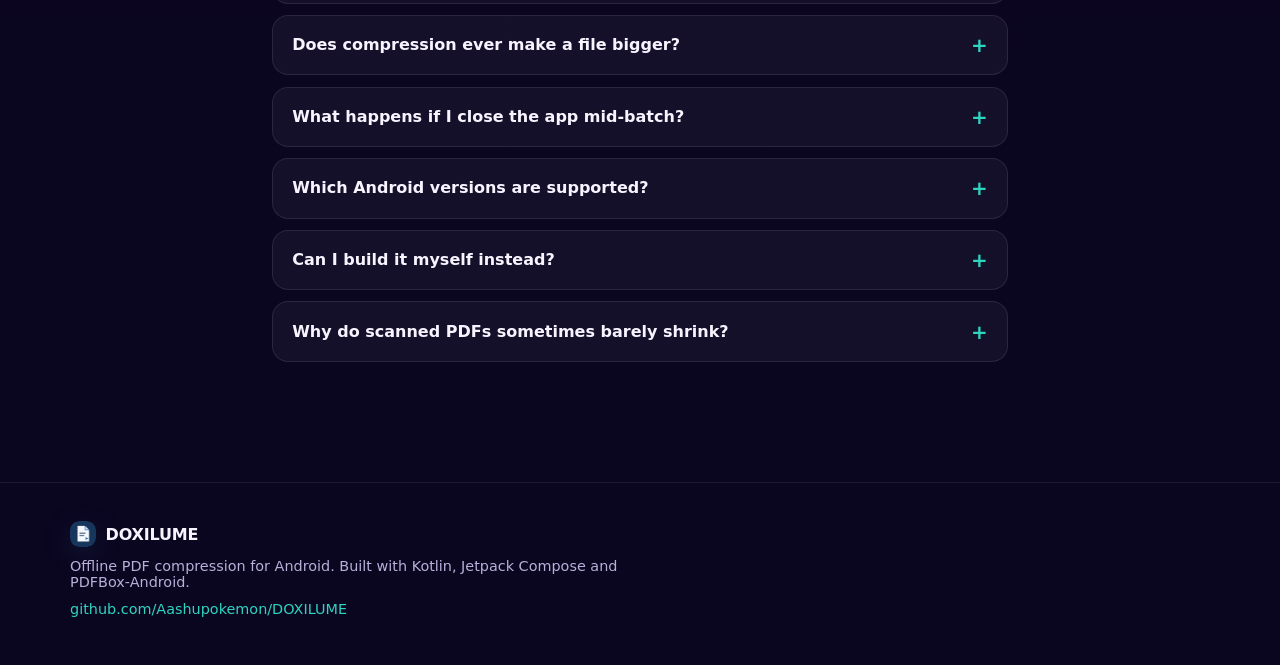
==== commit 09fbe4d0: "Apply the Doxilume launch-kit logo and icon Use the kit's folded-document mark for the adaptive laun" ====
--- a/index.html
+++ b/index.html
@@ -21,11 +21,7 @@
   <div class="wrap header-inner">
     <a class="brand" href="#top">
       <span class="brand-mark" aria-hidden="true">
-        <svg viewBox="0 0 32 32" width="22" height="22" fill="none">
-          <path d="M9 4h9l6 6v18H9z" fill="#fff" opacity=".95"/>
-          <path d="M18 4l6 6h-6z" fill="#c7d2fe"/>
-          <path d="M12.6 20.4c2.6.2 5-.7 5-3 0-2-1.7-3-4-2.7l-1 .2v7.6" stroke="#7c3aed" stroke-width="1.8" stroke-linecap="round"/>
-        </svg>
+        <img src="shots/app-icon-512.png" alt="" width="36" height="36">
       </span>
       <span class="brand-name">DOXILUME</span>
     </a>
@@ -282,10 +278,7 @@
   <div class="wrap footer-inner">
     <div class="brand">
       <span class="brand-mark small" aria-hidden="true">
-        <svg viewBox="0 0 32 32" width="16" height="16" fill="none">
-          <path d="M9 4h9l6 6v18H9z" fill="#fff" opacity=".95"/>
-          <path d="M18 4l6 6h-6z" fill="#c7d2fe"/>
-        </svg>
+        <img src="shots/app-icon-512.png" alt="" width="26" height="26">
       </span>
       <span class="brand-name">DOXILUME</span>
     </div>
--- a/styles.css
+++ b/styles.css
@@ -71,10 +71,12 @@
   place-items: center;
   width: 36px; height: 36px;
   border-radius: 12px;
-  background: linear-gradient(135deg, #a78bfa, #7c3aed 45%, #db2777);
-  box-shadow: 0 8px 24px rgba(139, 92, 246, .45);
+  overflow: hidden;
+  box-shadow: 0 8px 24px rgba(23, 54, 92, .35);
 }
 .brand-mark.small { width: 26px; height: 26px; border-radius: 9px; }
+
+.brand-mark img { display: block; width: 100%; height: 100%; border-radius: inherit; }
 
 .site-nav { margin-left: auto; display: flex; gap: 1.4rem; }
 .site-nav a { color: var(--muted); text-decoration: none; font-size: .93rem; font-weight: 500; transition: color .2s; }
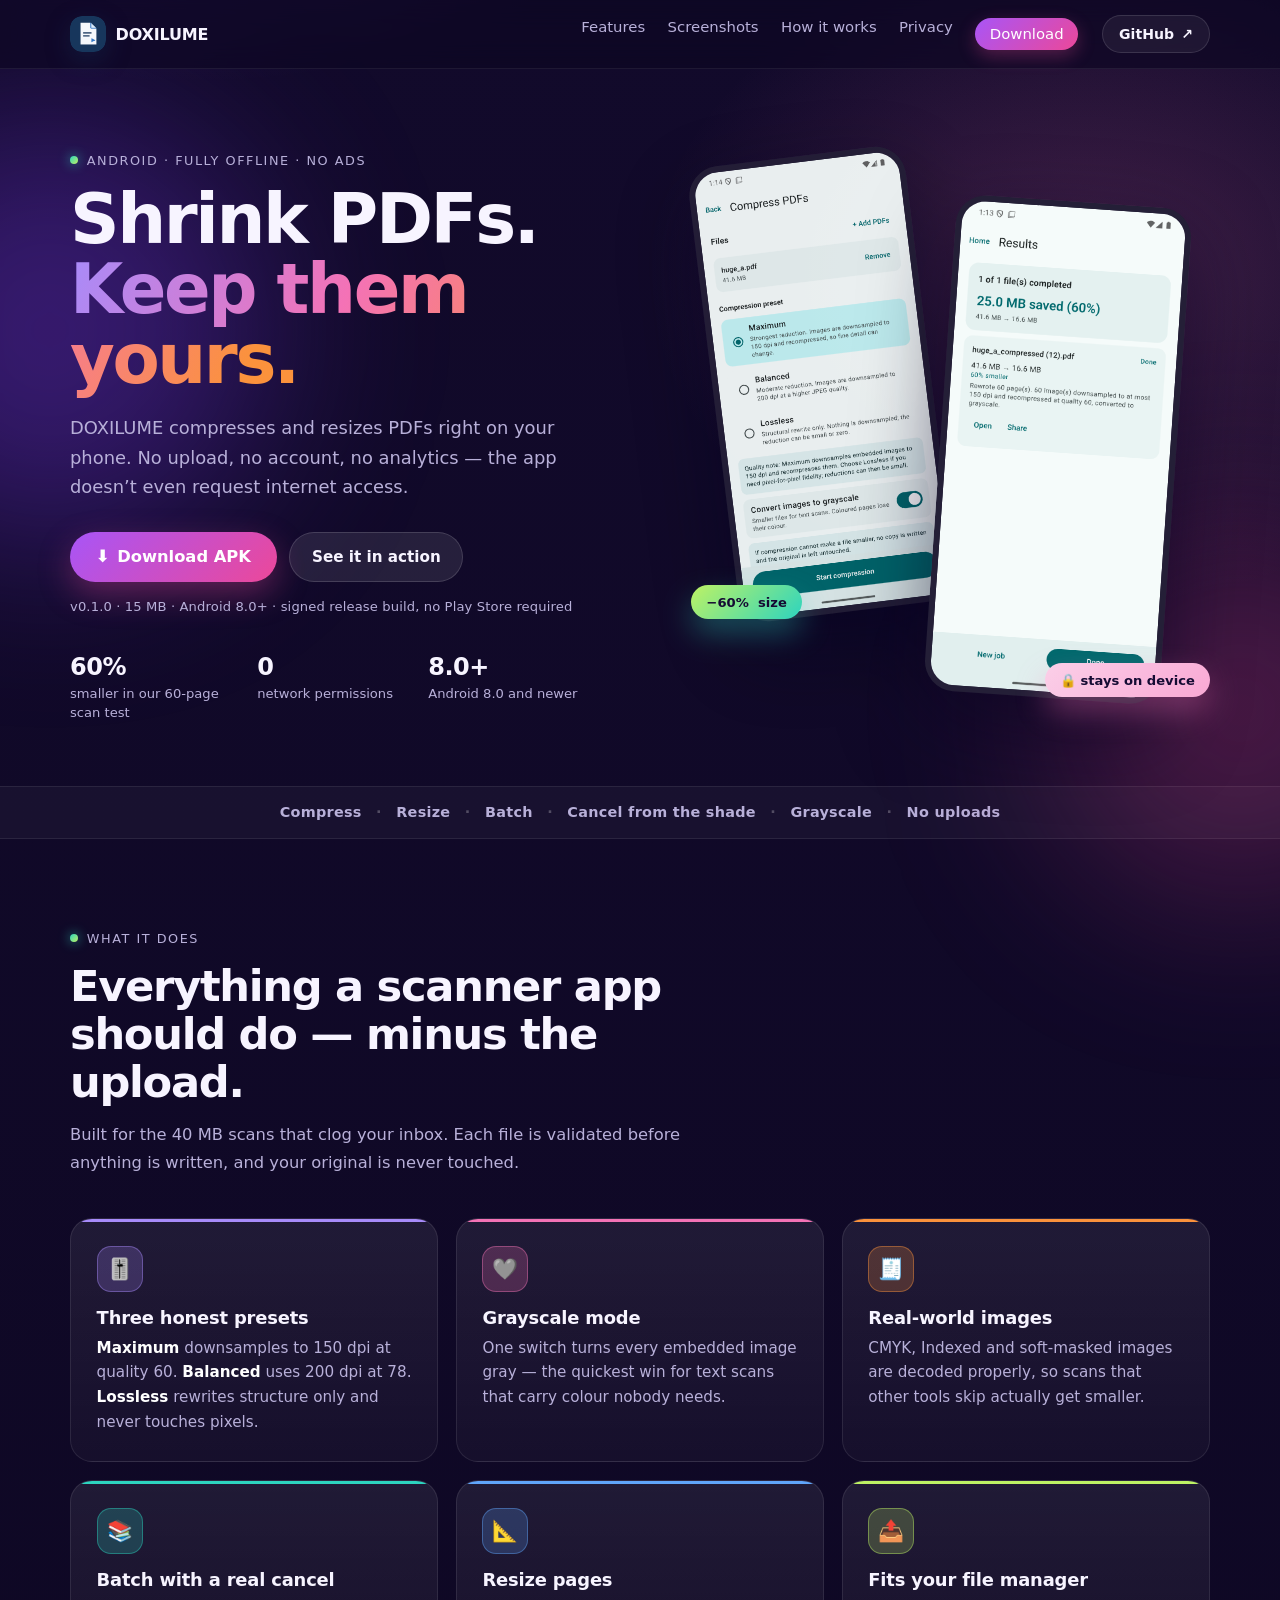
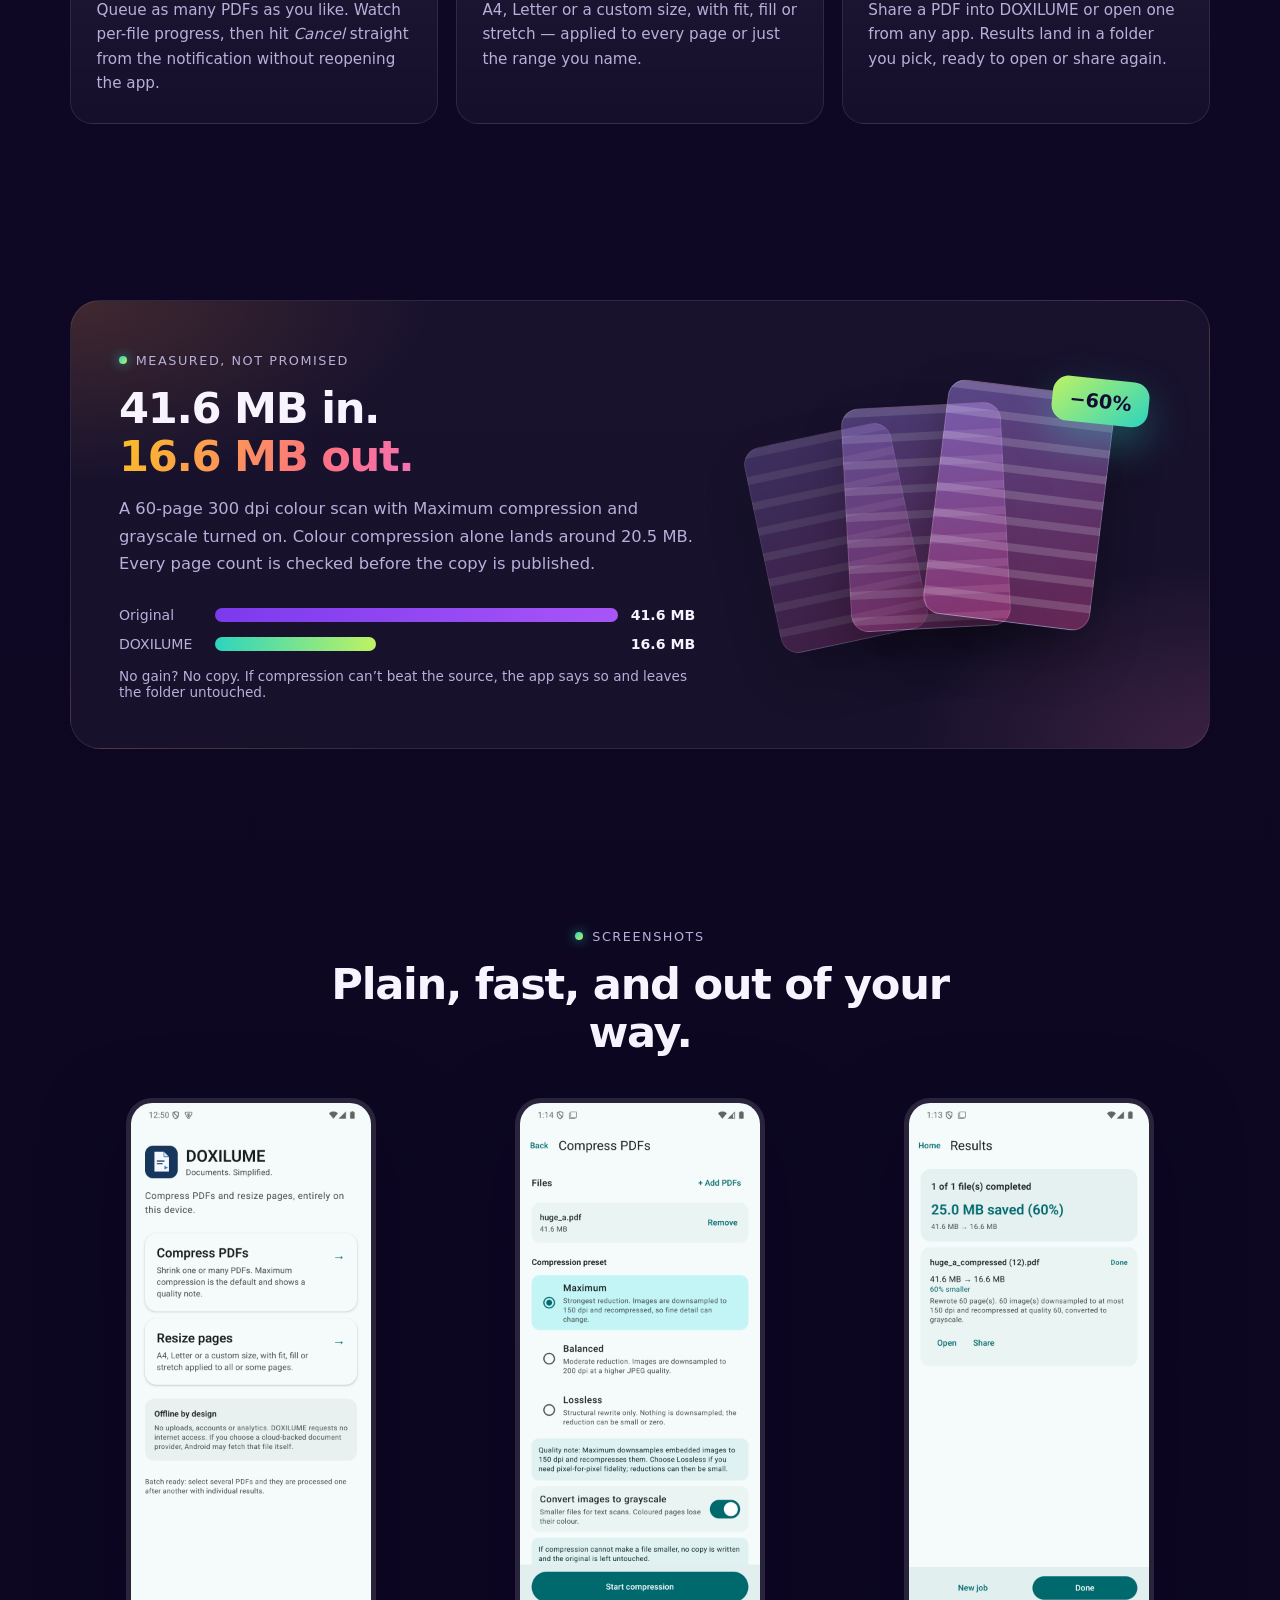
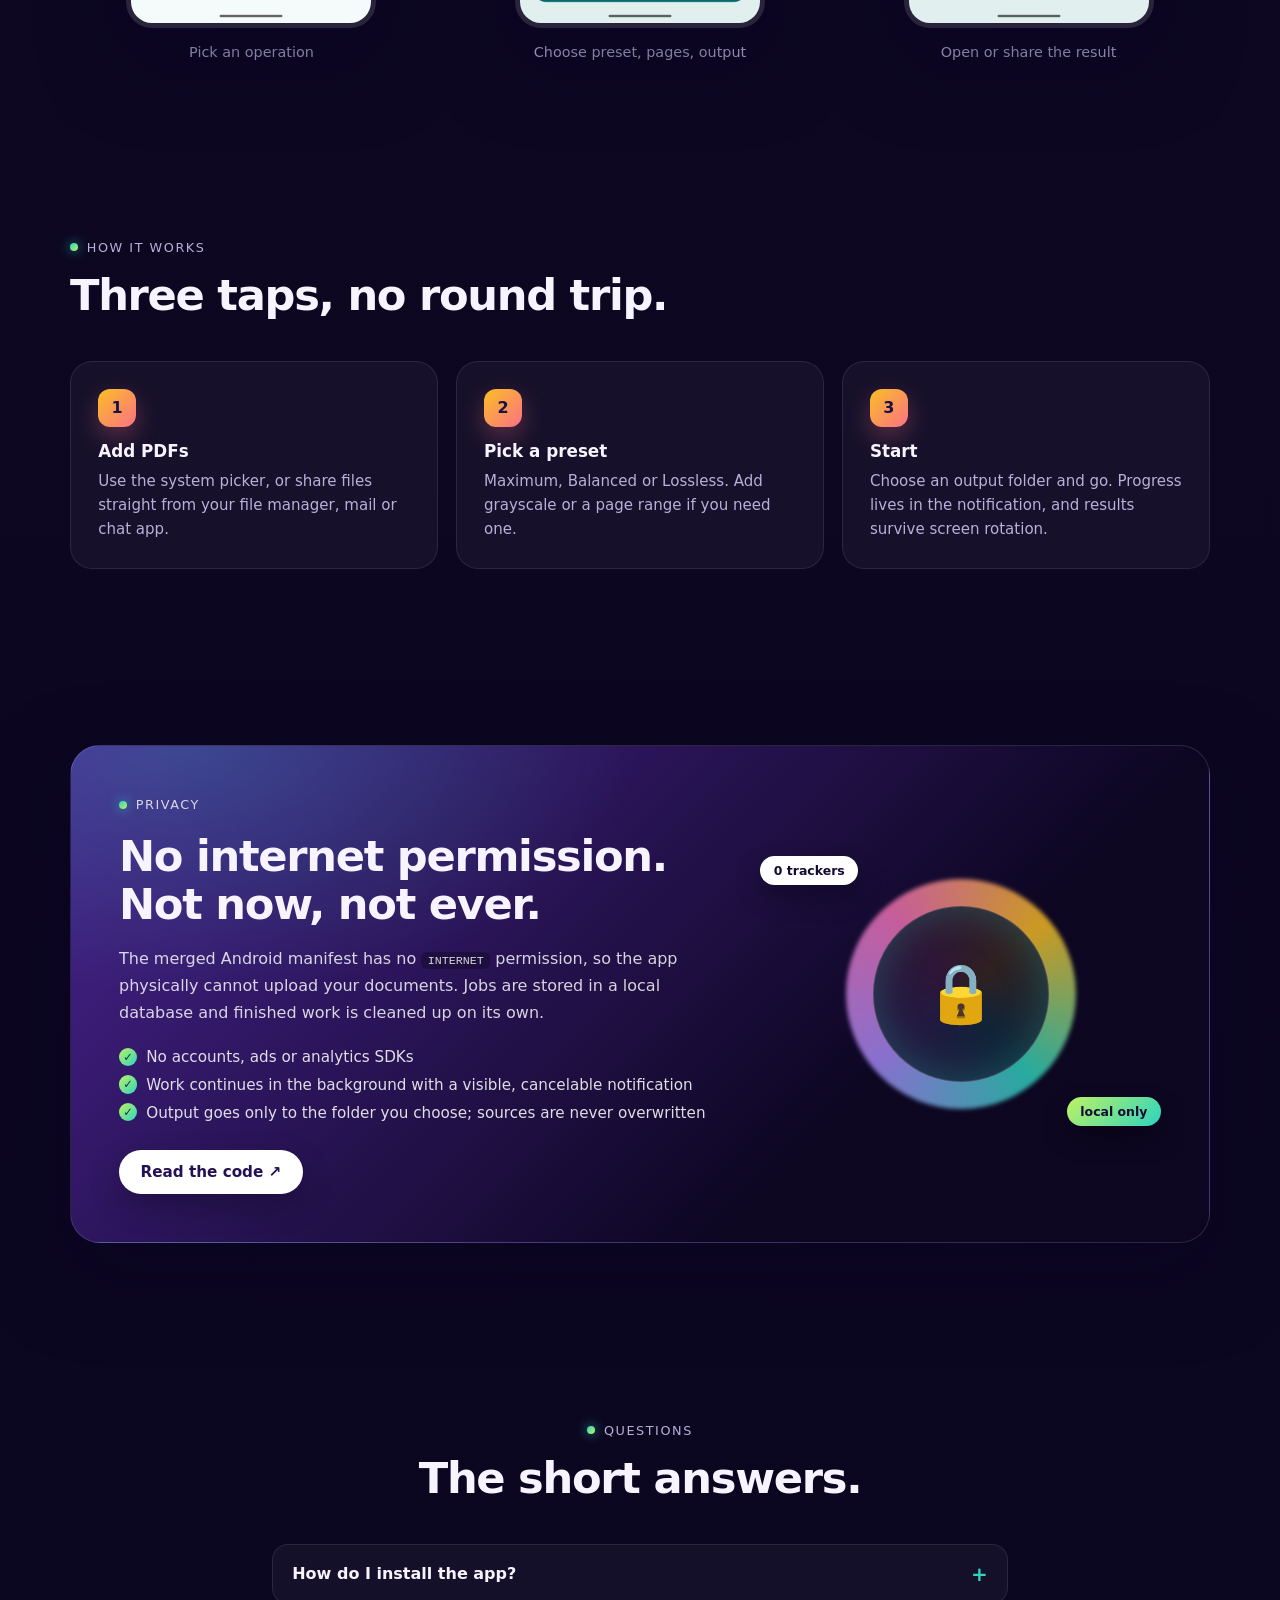
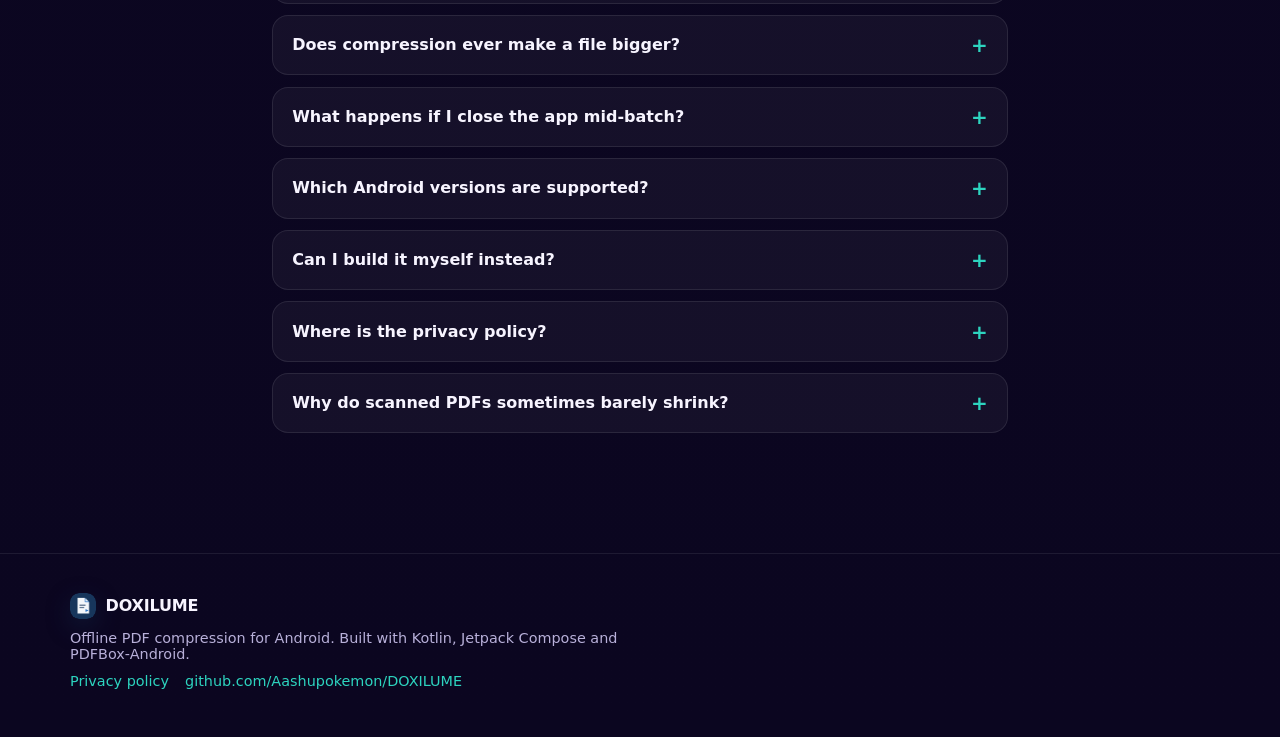
==== commit 0547ac57: "Add the Play privacy policy and an API-36 build Publish privacy.html with the full policy, link it f" ====
--- a/index.html
+++ b/index.html
@@ -266,6 +266,10 @@
         <p>Of course. Clone <a href="https://github.com/Aashupokemon/DOXILUME" target="_blank" rel="noopener">the repository</a>, run <code>./gradlew assembleDebug</code> and install <code>app/build/outputs/apk/debug/app-debug.apk</code>. You need JDK 17+ and the Android SDK. The APK on this page is the signed release build produced from that same source.</p>
       </details>
       <details>
+        <summary>Where is the privacy policy?</summary>
+        <p>The full policy lives at <a href="privacy.html">privacy.html</a> and is also available inside the app under <em>Privacy policy</em> on the home screen, so it reads without a connection.</p>
+      </details>
+      <details>
         <summary>Why do scanned PDFs sometimes barely shrink?</summary>
         <p>Some scans are already JPEG-compressed at low resolution. Lossless mode only rewrites structure, and Maximum can’t beat a stream that is already efficient — the app tells you instead of pretending.</p>
       </details>
@@ -283,7 +287,10 @@
       <span class="brand-name">DOXILUME</span>
     </div>
     <p>Offline PDF compression for Android. Built with Kotlin, Jetpack Compose and PDFBox-Android.</p>
-    <a href="https://github.com/Aashupokemon/DOXILUME" target="_blank" rel="noopener">github.com/Aashupokemon/DOXILUME</a>
+    <div class="footer-links">
+      <a href="privacy.html">Privacy policy</a>
+      <a href="https://github.com/Aashupokemon/DOXILUME" target="_blank" rel="noopener">github.com/Aashupokemon/DOXILUME</a>
+    </div>
   </div>
 </footer>
 
--- a/styles.css
+++ b/styles.css
@@ -523,3 +523,45 @@
   *, *::before, *::after { animation: none !important; transition: none !important; }
   html { scroll-behavior: auto; }
 }
+
+/* ---------- legal / privacy policy ---------- */
+
+.legal {
+  position: relative;
+  z-index: 1;
+  max-width: 52rem;
+  padding-block: 3.5rem 4rem;
+}
+
+.legal h1 {
+  font-size: clamp(2.1rem, 4vw, 3rem);
+  letter-spacing: -.03em;
+  margin: .4rem 0 .6rem;
+}
+
+.legal .updated { color: var(--muted); font-size: .88rem; margin: 0 0 2rem; }
+
+.legal h2 {
+  font-size: 1.16rem;
+  letter-spacing: -.01em;
+  margin: 2.3rem 0 .6rem;
+}
+
+.legal p, .legal li {
+  color: #cdc6e6;
+  line-height: 1.75;
+  font-size: .98rem;
+}
+
+.legal li { margin-bottom: .45rem; }
+.legal ul { padding-left: 1.2rem; }
+.legal a { color: #c4b5fd; }
+.legal code {
+  background: rgba(255, 255, 255, .08);
+  padding: .1rem .35rem;
+  border-radius: 6px;
+  font-size: .9em;
+}
+.legal strong { color: var(--paper); }
+
+.footer-links { display: flex; flex-wrap: wrap; gap: 1rem; }
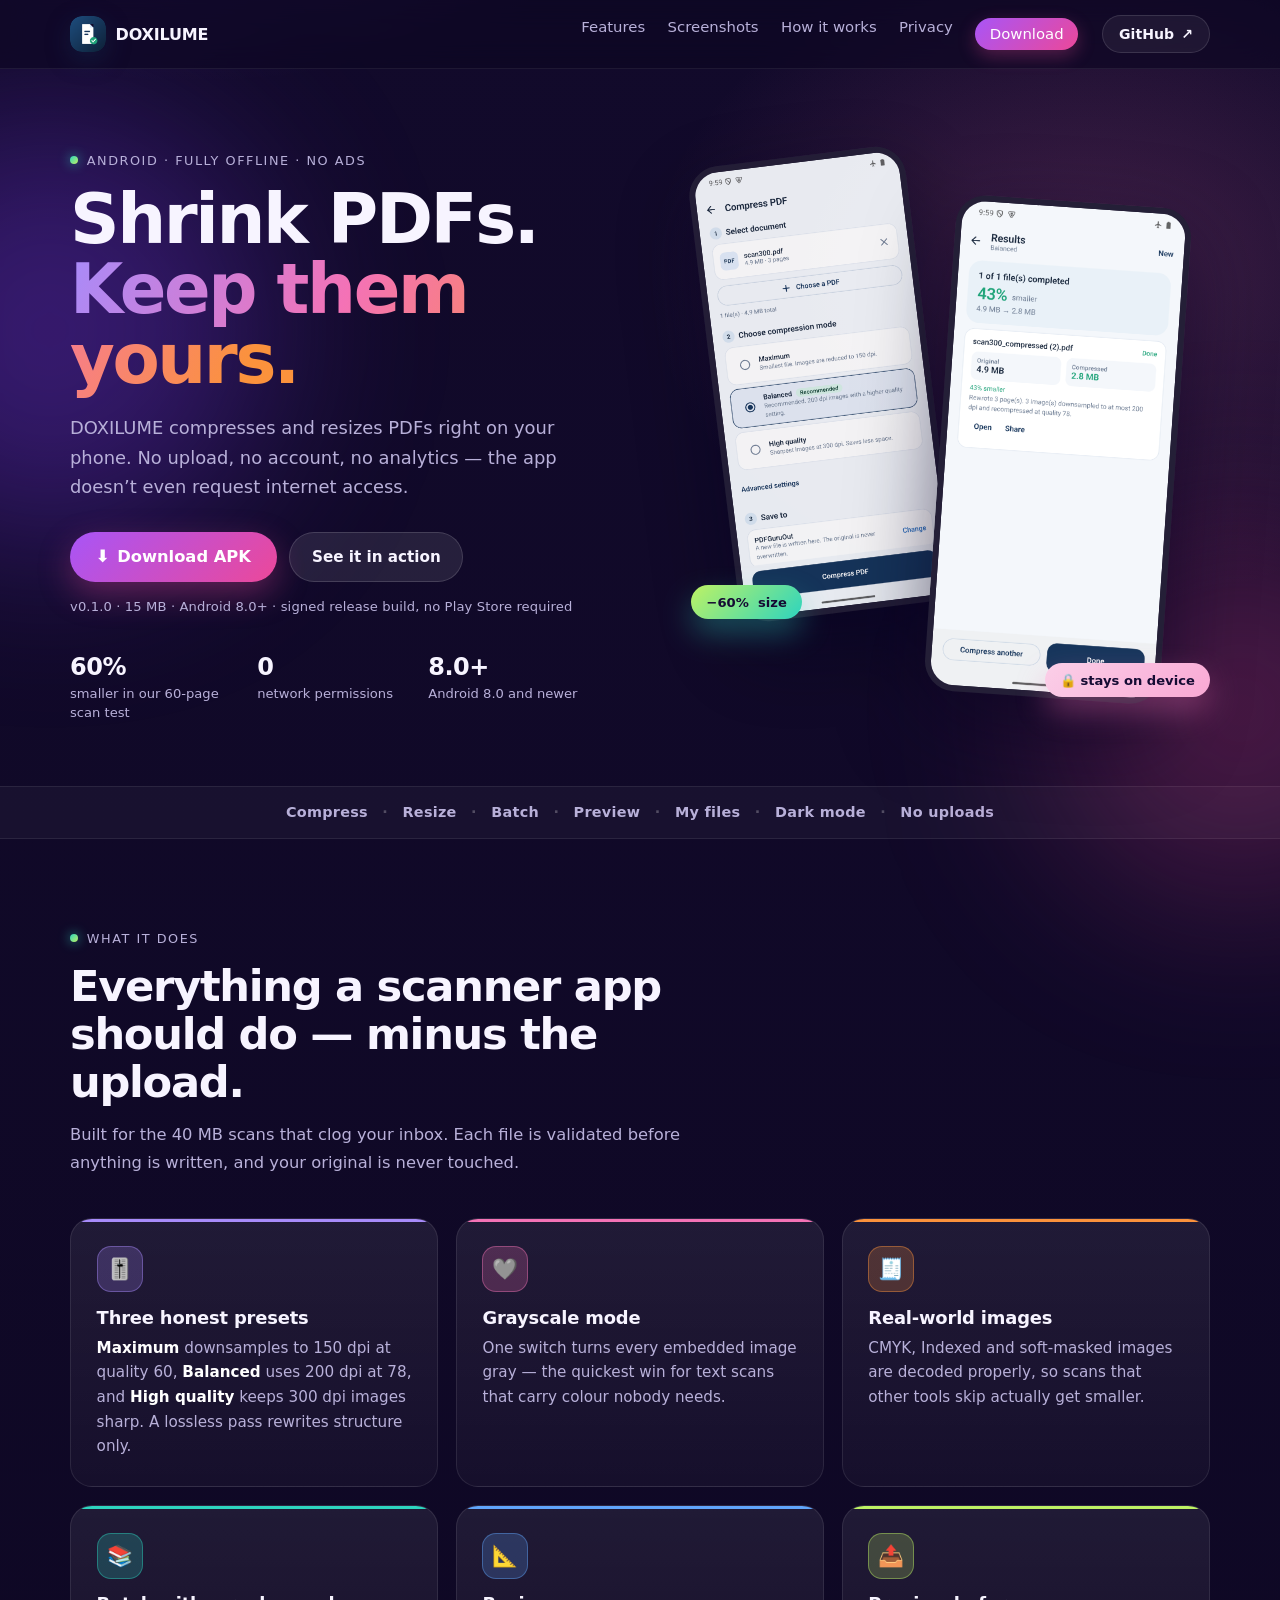
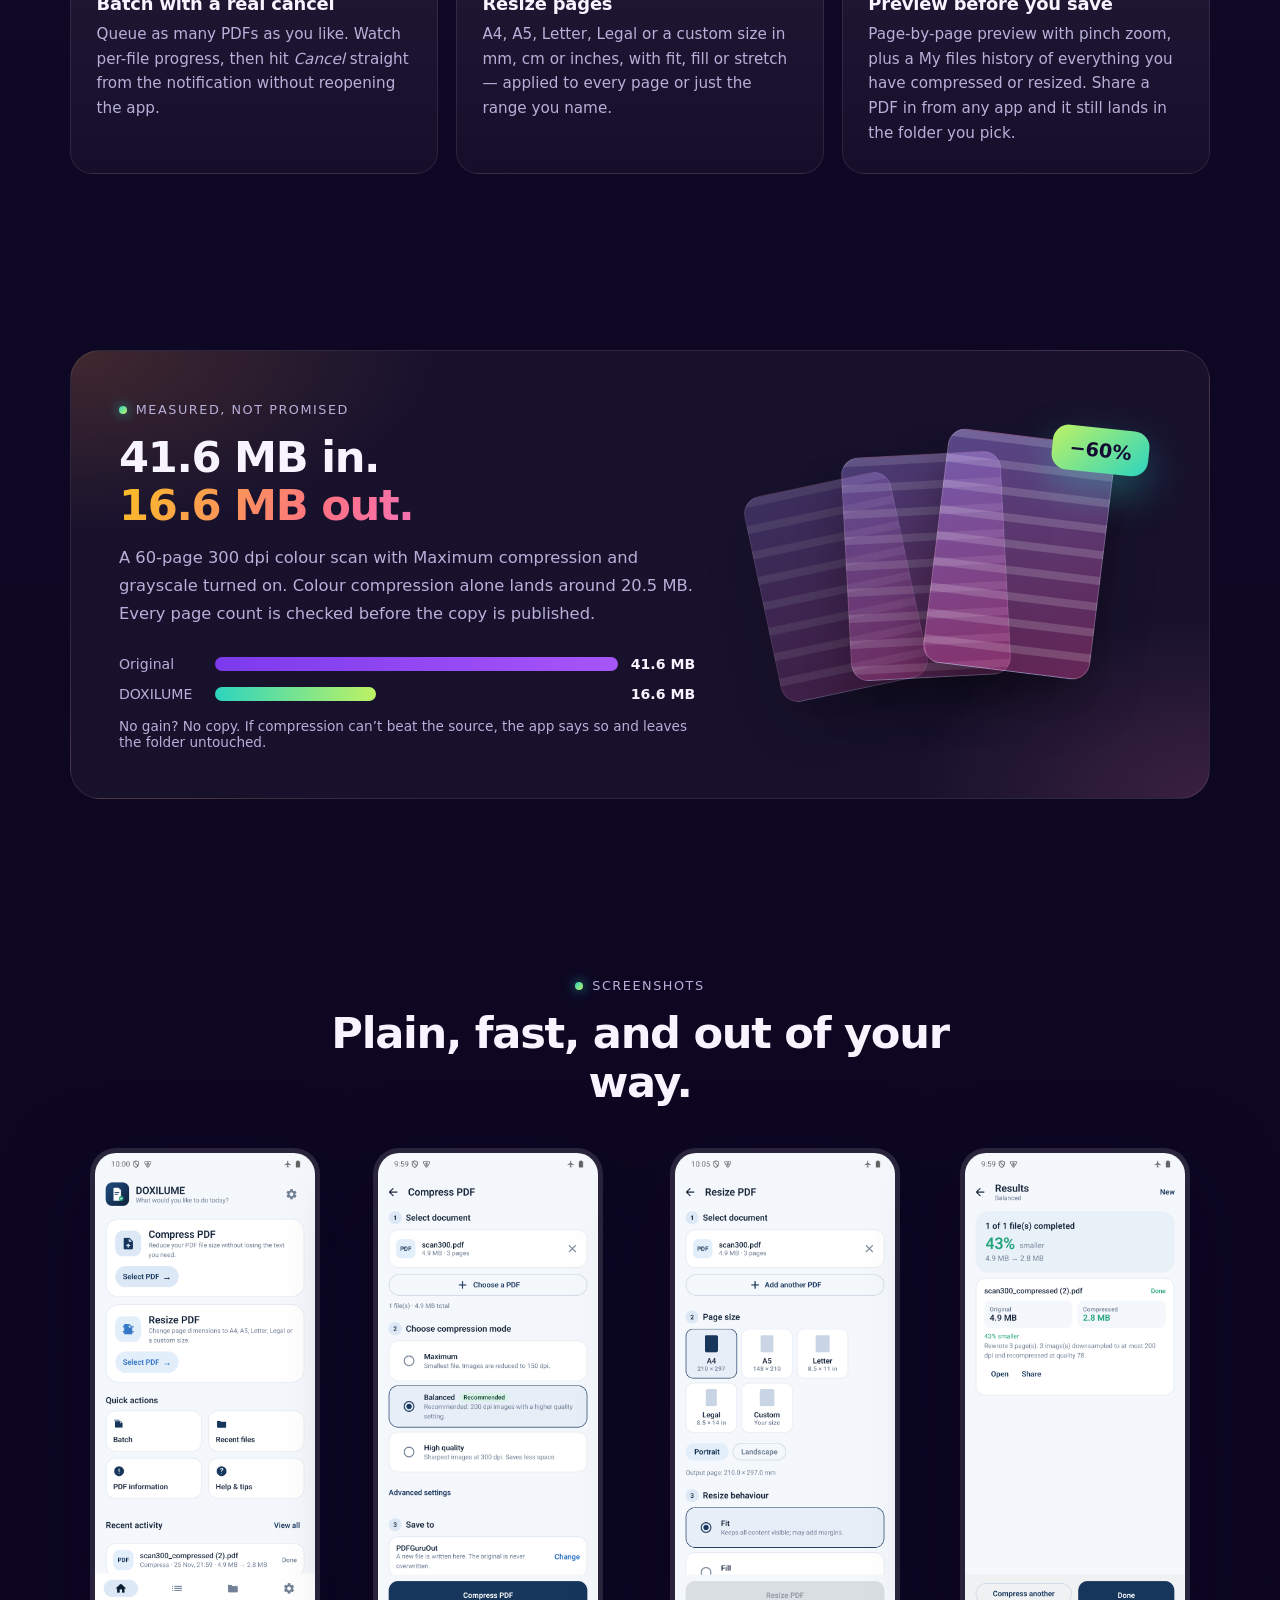
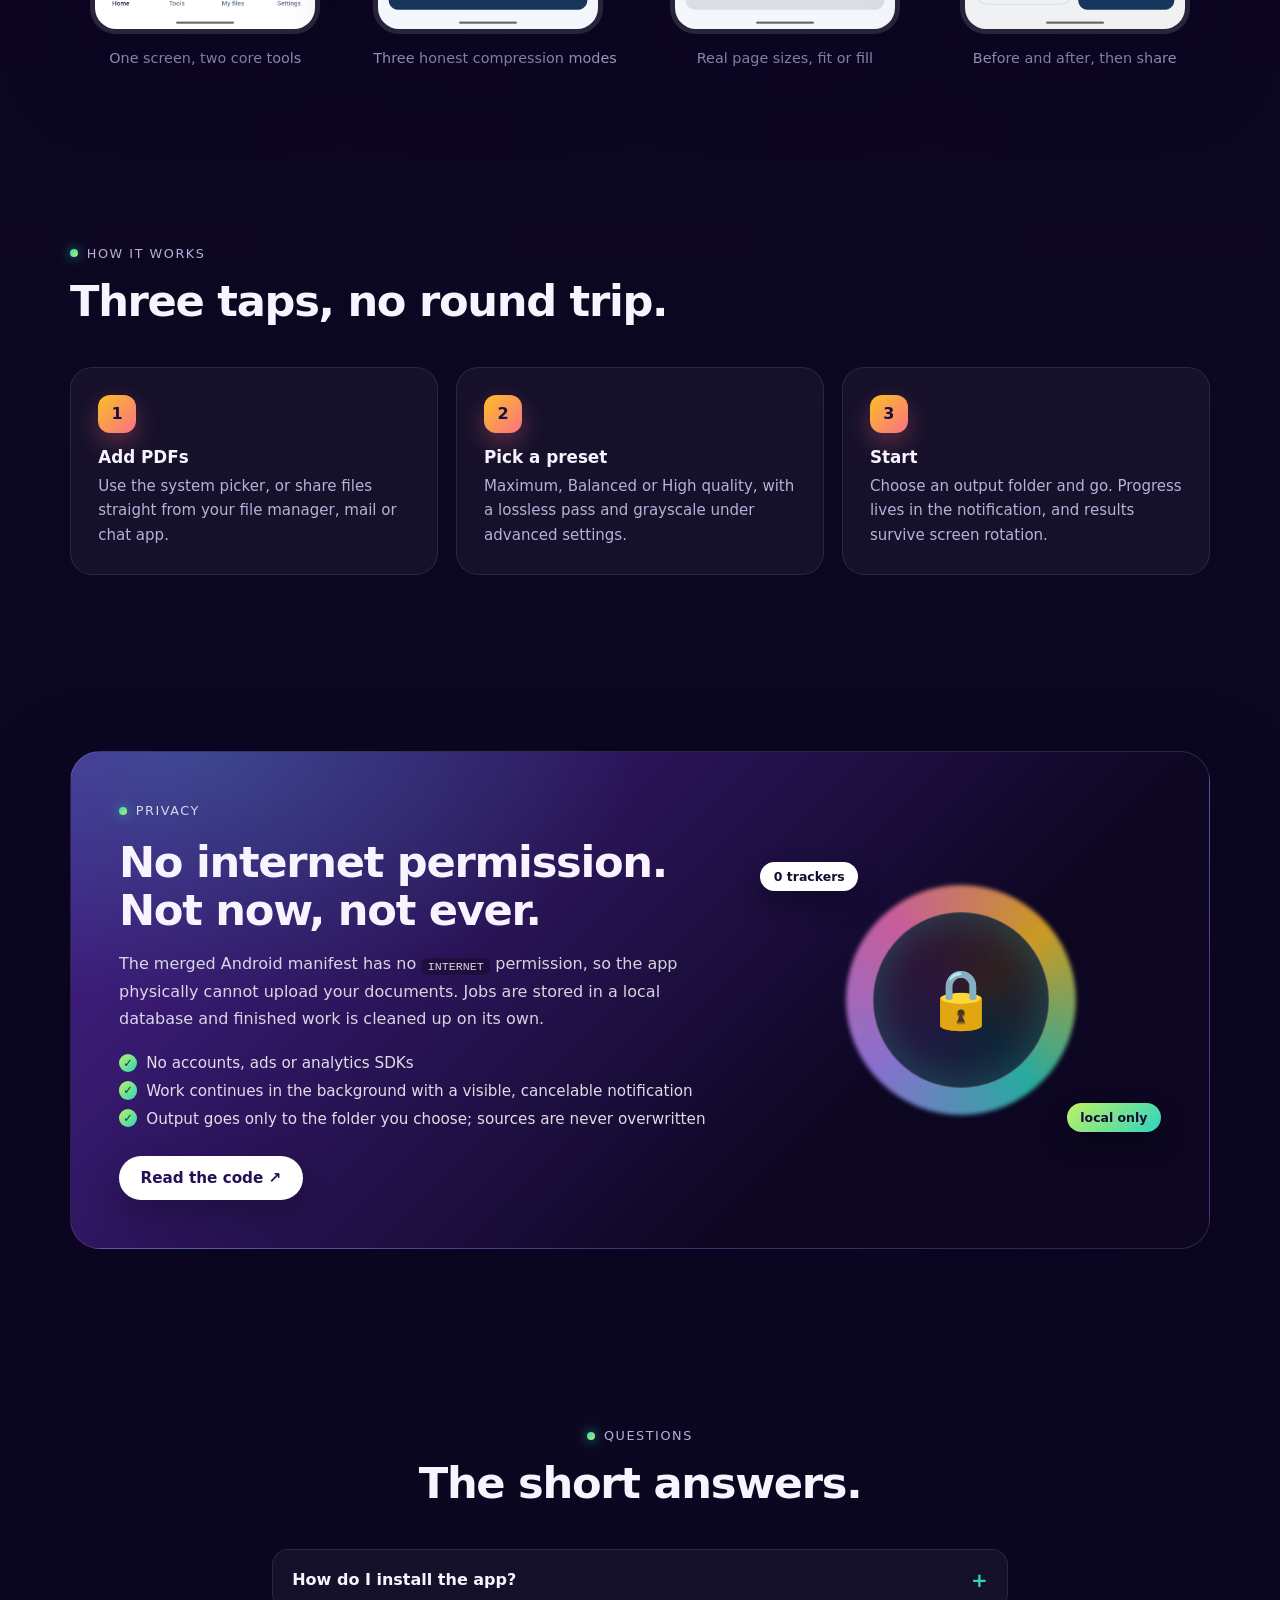
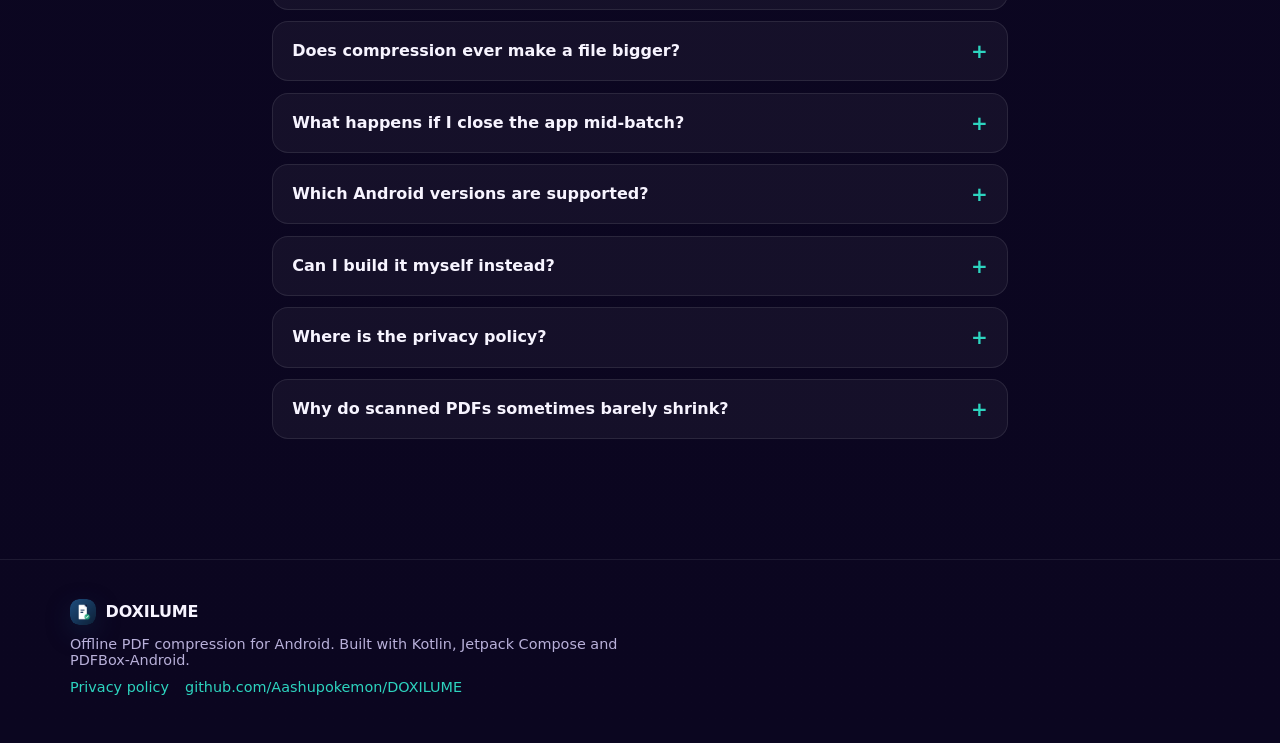
==== commit e86a572e: "Redesign the app around Home, Tools, My files and Settings New bottom navigation, dashboard with qui" ====
--- a/index.html
+++ b/index.html
@@ -88,7 +88,7 @@
   <section class="strip">
     <div class="wrap strip-inner">
       <span>Compress</span><span>·</span><span>Resize</span><span>·</span><span>Batch</span><span>·</span>
-      <span>Cancel from the shade</span><span>·</span><span>Grayscale</span><span>·</span><span>No uploads</span>
+      <span>Preview</span><span>·</span><span>My files</span><span>·</span><span>Dark mode</span><span>·</span><span>No uploads</span>
     </div>
   </section>
 
@@ -104,7 +104,7 @@
       <article class="card c-violet">
         <div class="icon">🎚️</div>
         <h3>Three honest presets</h3>
-        <p><strong>Maximum</strong> downsamples to 150&nbsp;dpi at quality 60. <strong>Balanced</strong> uses 200&nbsp;dpi at 78. <strong>Lossless</strong> rewrites structure only and never touches pixels.</p>
+        <p><strong>Maximum</strong> downsamples to 150&nbsp;dpi at quality 60, <strong>Balanced</strong> uses 200&nbsp;dpi at 78, and <strong>High quality</strong> keeps 300&nbsp;dpi images sharp. A lossless pass rewrites structure only.</p>
       </article>
 
       <article class="card c-pink">
@@ -128,13 +128,13 @@
       <article class="card c-blue">
         <div class="icon">📐</div>
         <h3>Resize pages</h3>
-        <p>A4, Letter or a custom size, with fit, fill or stretch — applied to every page or just the range you name.</p>
+        <p>A4, A5, Letter, Legal or a custom size in mm, cm or inches, with fit, fill or stretch — applied to every page or just the range you name.</p>
       </article>
 
       <article class="card c-lime">
         <div class="icon">📤</div>
-        <h3>Fits your file manager</h3>
-        <p>Share a PDF into DOXILUME or open one from any app. Results land in a folder you pick, ready to open or share again.</p>
+        <h3>Preview before you save</h3>
+        <p>Page-by-page preview with pinch zoom, plus a My files history of everything you have compressed or resized. Share a PDF in from any app and it still lands in the folder you pick.</p>
       </article>
     </div>
   </section>
@@ -172,16 +172,20 @@
     </header>
     <div class="shots">
       <figure>
-        <div class="phone small"><img src="shots/home.png" alt="DOXILUME home screen with Compress PDFs and Resize pages cards"></div>
-        <figcaption>Pick an operation</figcaption>
+        <div class="phone small"><img src="shots/home.png" alt="DOXILUME home screen with Compress PDF and Resize PDF cards, quick actions and recent activity"></div>
+        <figcaption>One screen, two core tools</figcaption>
       </figure>
       <figure>
-        <div class="phone small"><img src="shots/setup.png" alt="Compression setup with presets, grayscale switch and output folder"></div>
-        <figcaption>Choose preset, pages, output</figcaption>
+        <div class="phone small"><img src="shots/setup.png" alt="Compress PDF screen with Maximum, Balanced and High quality modes and a save folder"></div>
+        <figcaption>Three honest compression modes</figcaption>
       </figure>
       <figure>
-        <div class="phone small"><img src="shots/results.png" alt="Results screen showing 41.6 MB to 16.6 MB and 60 percent smaller"></div>
-        <figcaption>Open or share the result</figcaption>
+        <div class="phone small"><img src="shots/resize.png" alt="Resize PDF screen with A4, A5, Letter, Legal and custom page sizes"></div>
+        <figcaption>Real page sizes, fit or fill</figcaption>
+      </figure>
+      <figure>
+        <div class="phone small"><img src="shots/results.png" alt="Results screen showing original and compressed sizes with 43 percent smaller"></div>
+        <figcaption>Before and after, then share</figcaption>
       </figure>
     </div>
   </section>
@@ -201,7 +205,7 @@
       <li>
         <span class="step-num">2</span>
         <h3>Pick a preset</h3>
-        <p>Maximum, Balanced or Lossless. Add grayscale or a page range if you need one.</p>
+        <p>Maximum, Balanced or High quality, with a lossless pass and grayscale under advanced settings.</p>
       </li>
       <li>
         <span class="step-num">3</span>
@@ -263,7 +267,7 @@
       </details>
       <details>
         <summary>Can I build it myself instead?</summary>
-        <p>Of course. Clone <a href="https://github.com/Aashupokemon/DOXILUME" target="_blank" rel="noopener">the repository</a>, run <code>./gradlew assembleDebug</code> and install <code>app/build/outputs/apk/debug/app-debug.apk</code>. You need JDK 17+ and the Android SDK. The APK on this page is the signed release build produced from that same source.</p>
+        <p>This repository hosts the landing page and the signed APK; the Android project itself is not published here. The APK on this page is a signed release build targeting Android 16, and the app’s privacy policy describes exactly what it does with your files.</p>
       </details>
       <details>
         <summary>Where is the privacy policy?</summary>
@@ -271,7 +275,7 @@
       </details>
       <details>
         <summary>Why do scanned PDFs sometimes barely shrink?</summary>
-        <p>Some scans are already JPEG-compressed at low resolution. Lossless mode only rewrites structure, and Maximum can’t beat a stream that is already efficient — the app tells you instead of pretending.</p>
+        <p>Some scans are already JPEG-compressed at low resolution. The lossless pass only rewrites structure, and Maximum can’t beat a stream that is already efficient — the app tells you instead of pretending.</p>
       </details>
     </div>
   </section>
--- a/styles.css
+++ b/styles.css
@@ -362,12 +362,12 @@
 
 /* ---------- screenshots ---------- */
 
-.shots { display: grid; grid-template-columns: repeat(3, 1fr); gap: 1.6rem; justify-items: center; }
+.shots { display: grid; grid-template-columns: repeat(4, 1fr); gap: 1.2rem; justify-items: center; }
 .shots figure { margin: 0; text-align: center; }
 .phone.small {
   position: relative;
   width: 100%;
-  max-width: 250px;
+  max-width: 230px;
   border-radius: 26px;
   border: 5px solid rgba(255, 255, 255, .12);
   box-shadow: var(--shadow-lg);
@@ -516,7 +516,6 @@
   .phone-back { width: 176px; left: 0; }
   .stats { gap: 1.4rem; }
   .compare-art { display: none; }
-  .shots figure:nth-child(2) { display: none; }
 }
 
 @media (prefers-reduced-motion: reduce) {
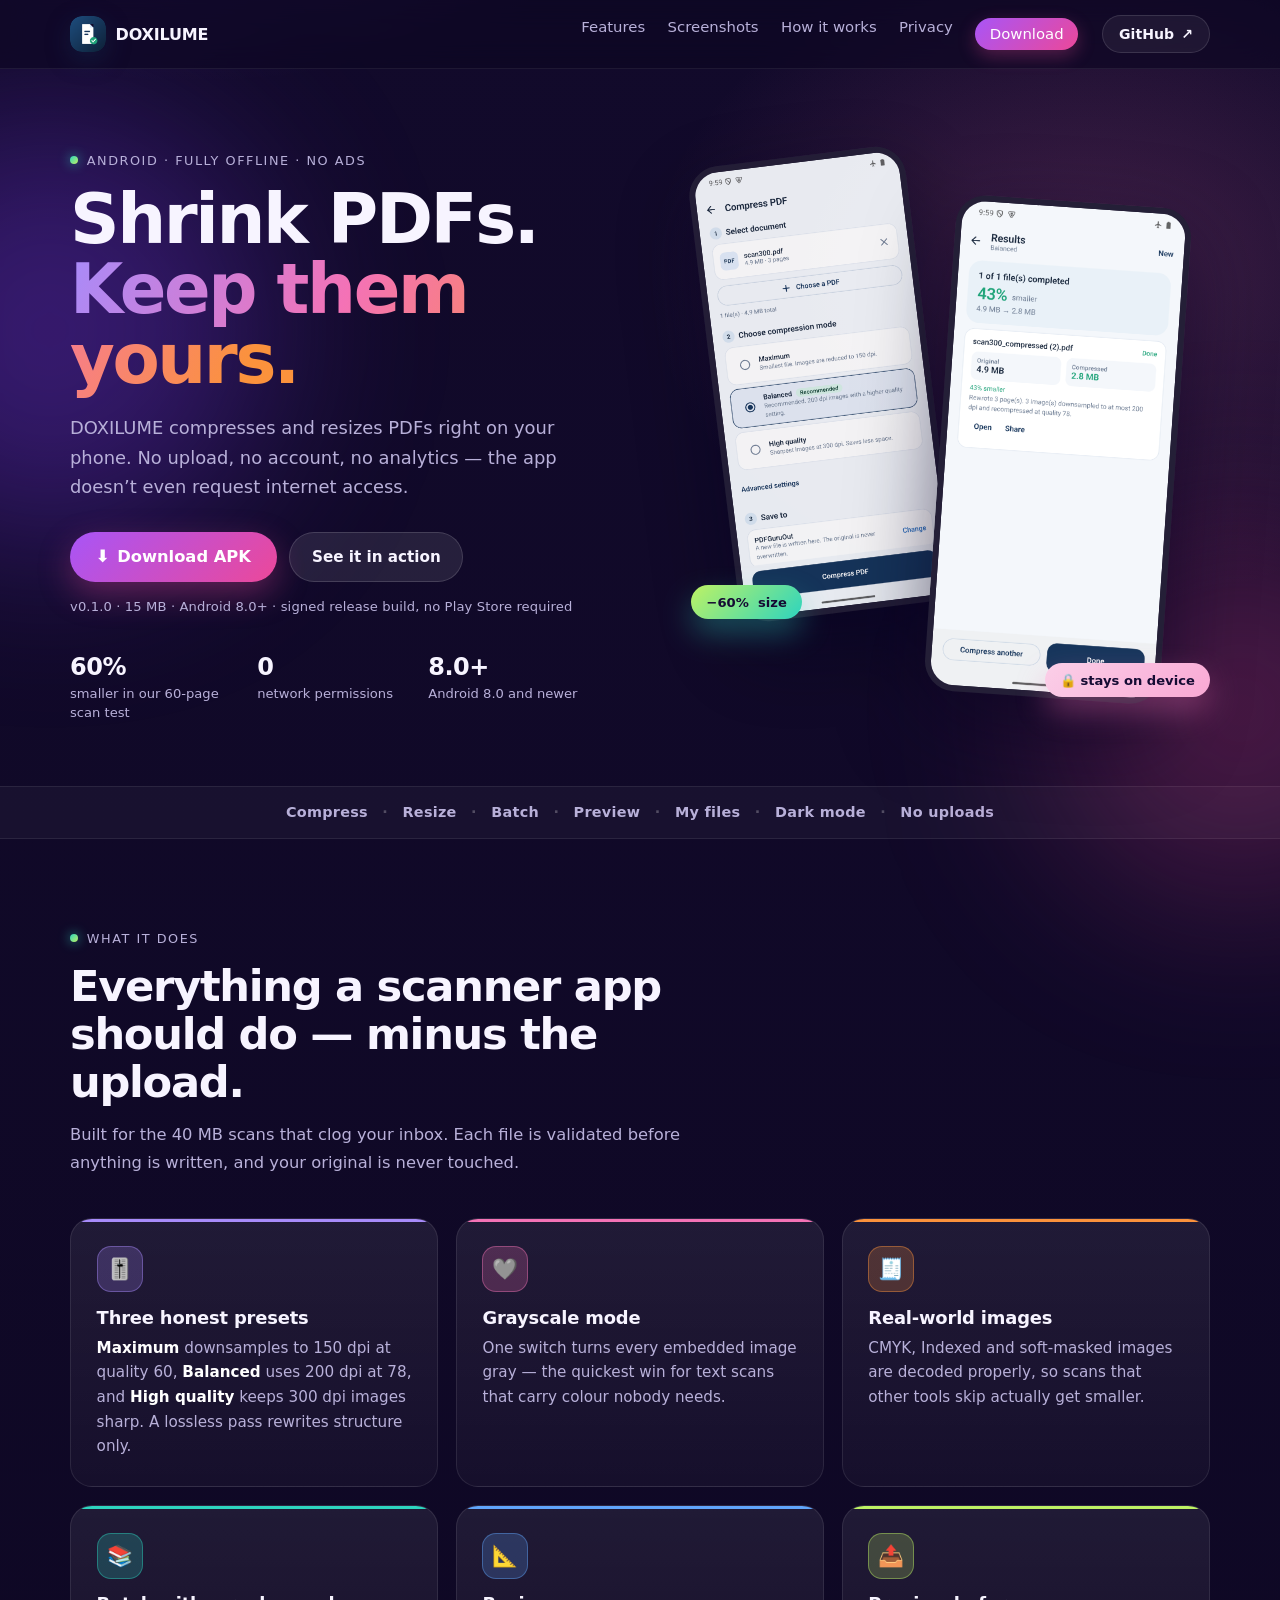
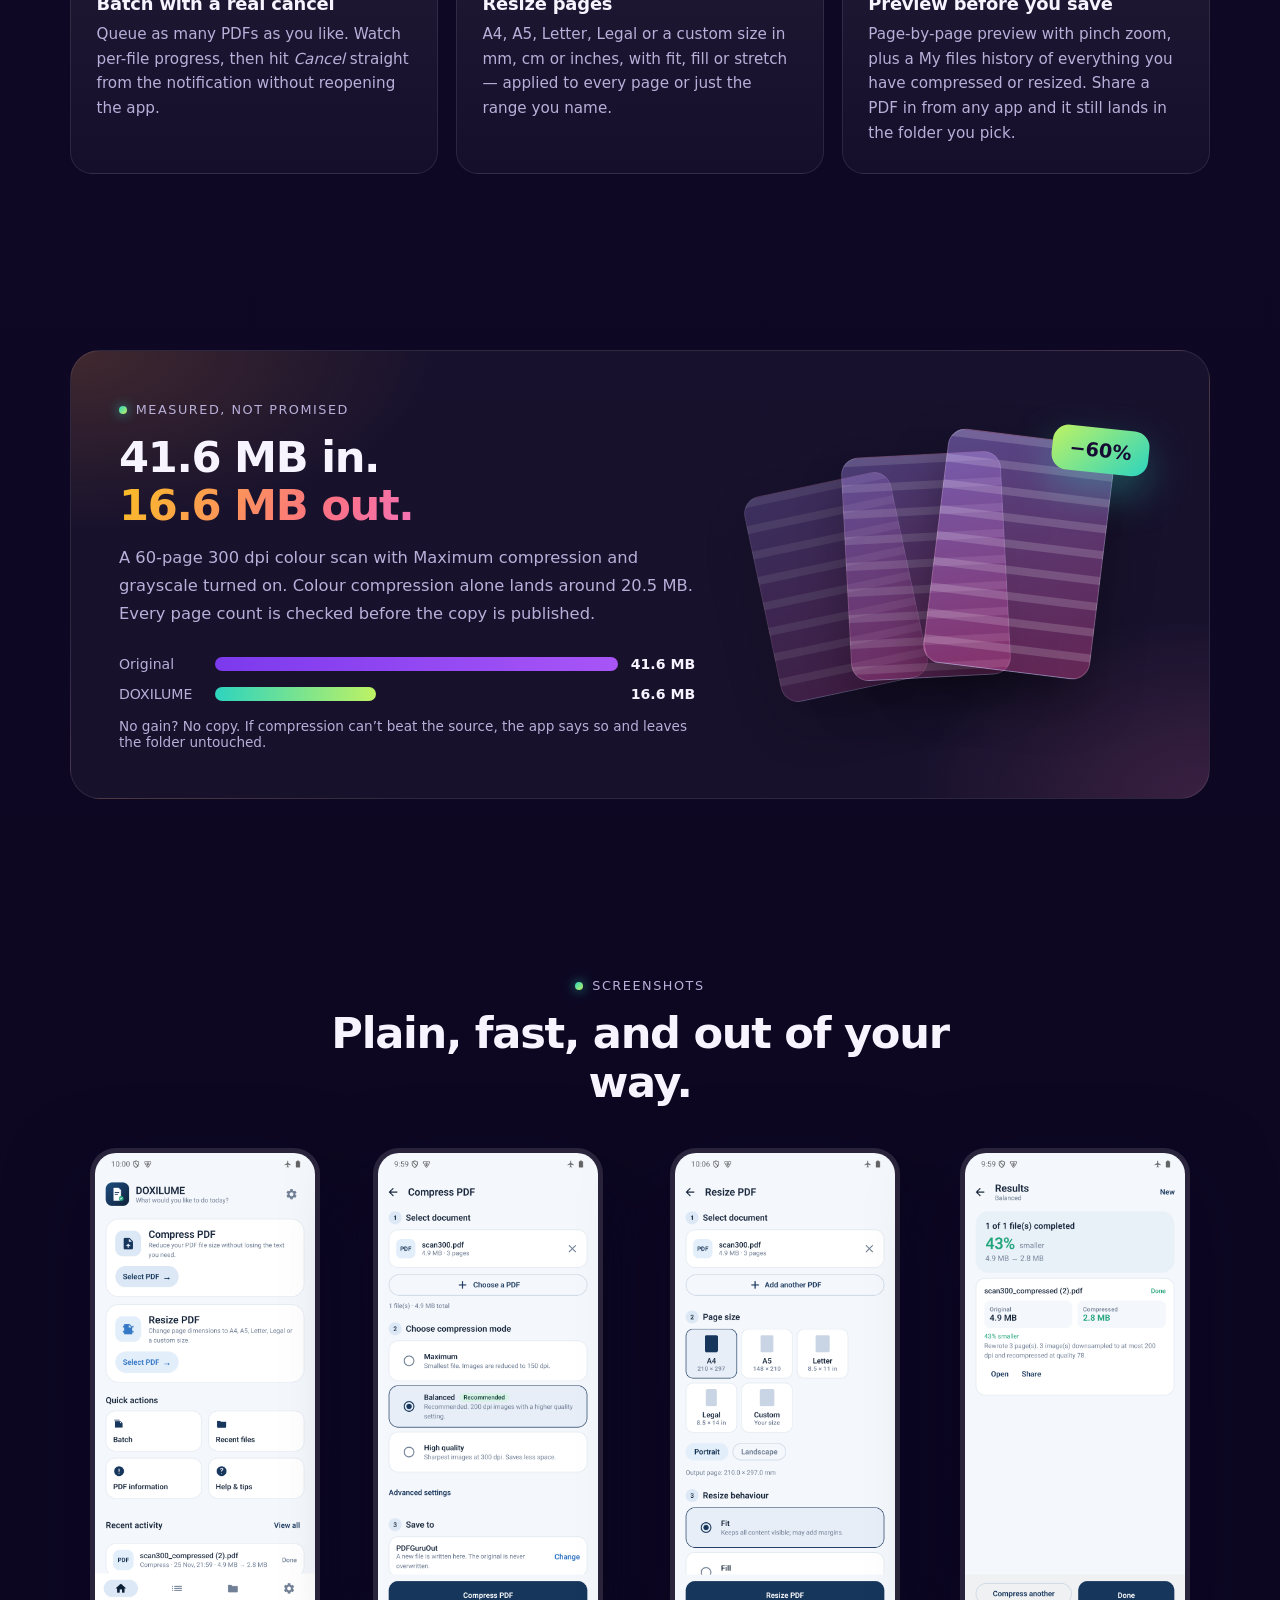
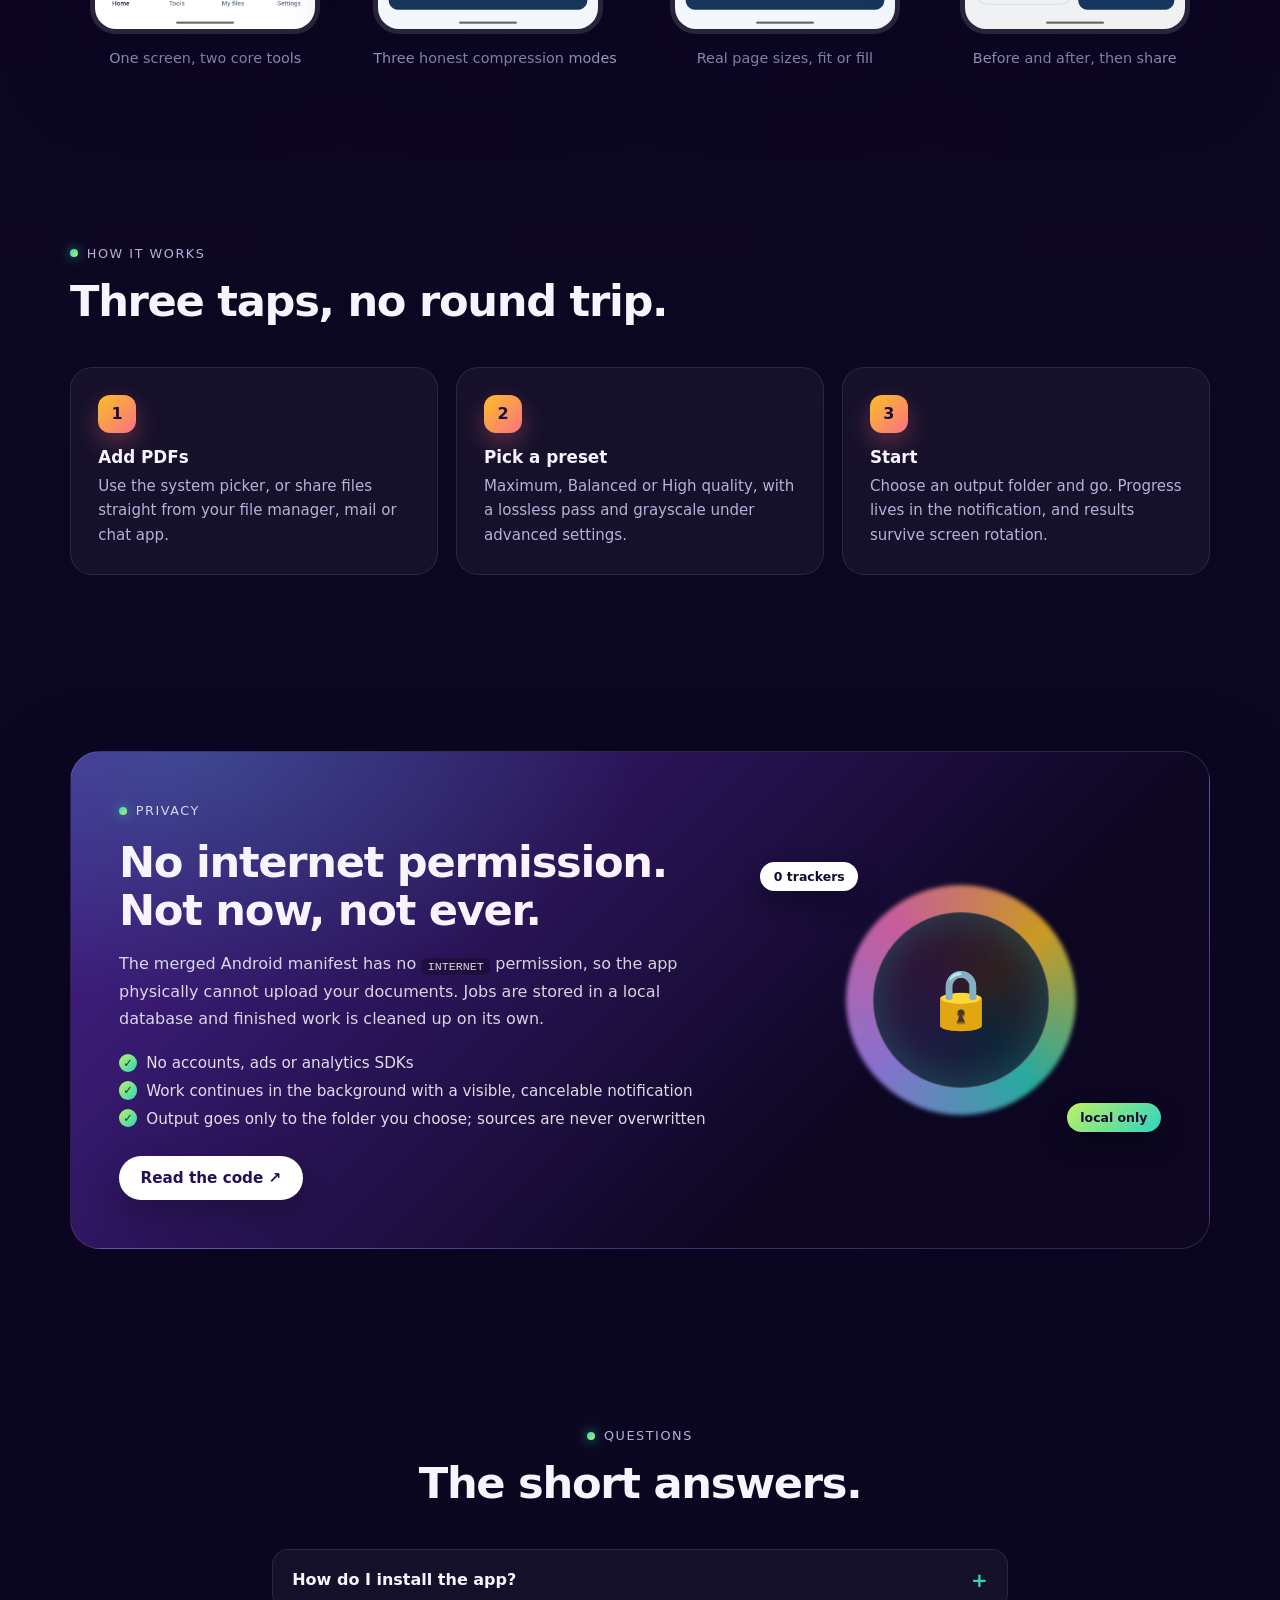
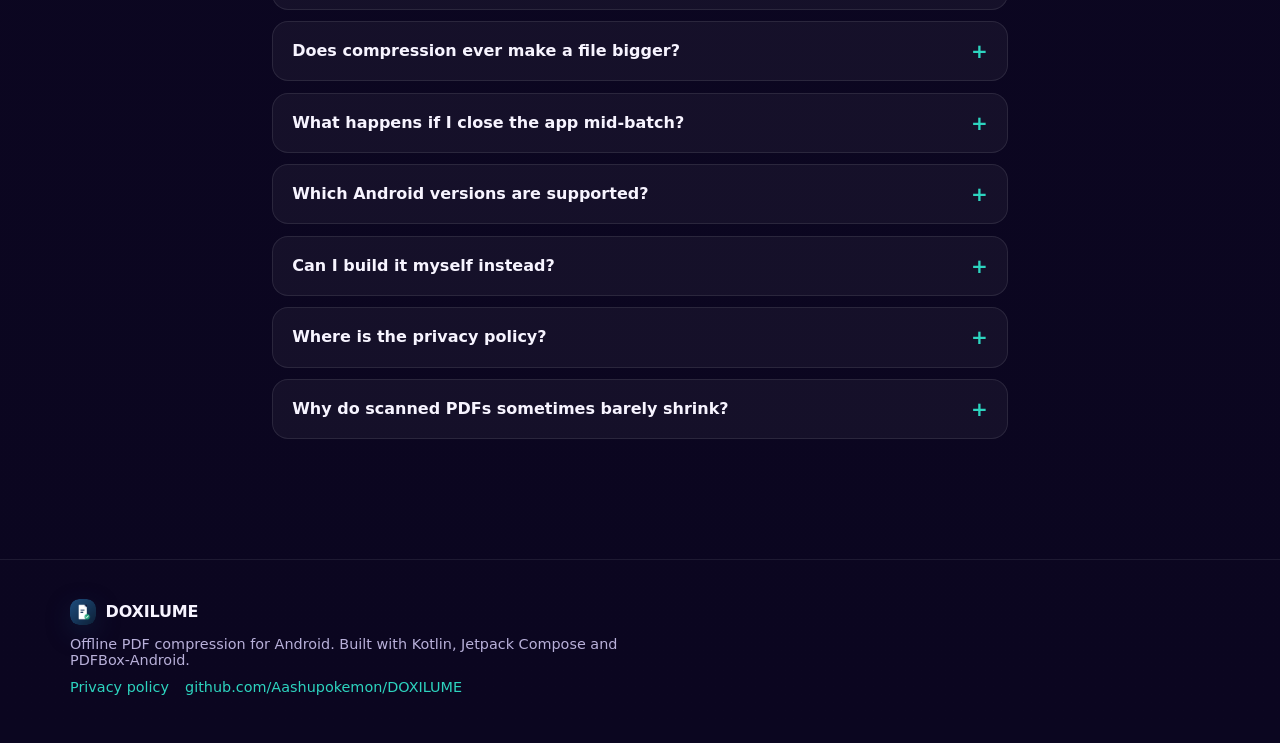
==== commit 8c06dc10: "Rename the application ID to com.doxilume.app Play rejects the com.example prefix, so the namespace," ====
--- a/index.html
+++ b/index.html
@@ -251,7 +251,7 @@
     <div class="faq">
       <details>
         <summary>How do I install the app?</summary>
-        <p>Grab the signed release build: <a href="downloads/DOXILUME-0.1.0.apk" download><strong>DOXILUME-0.1.0.apk</strong></a> (15&nbsp;MB, Android 8.0+). Open the download on your phone, allow installs from your browser or file manager when Android asks, and tap <em>Install</em>. Play Protect may offer to scan the file first — that is normal for an app that doesn’t come from the Play Store.</p>
+        <p>Grab the signed release build: <a href="downloads/DOXILUME-0.1.0.apk" download><strong>DOXILUME-0.1.0.apk</strong></a> (15&nbsp;MB, Android 8.0+). Open the download on your phone, allow installs from your browser or file manager when Android asks, and tap <em>Install</em>. Play Protect may offer to scan the file first — that is normal for an app that doesn’t come from the Play Store. If you installed an earlier 0.1.0 build it used a placeholder package name (<code>com.example.doxilume</code>); uninstall it first, because Android treats the renamed package (<code>com.doxilume.app</code>) as a separate app and its history does not carry over.</p>
       </details>
       <details>
         <summary>Does compression ever make a file bigger?</summary>
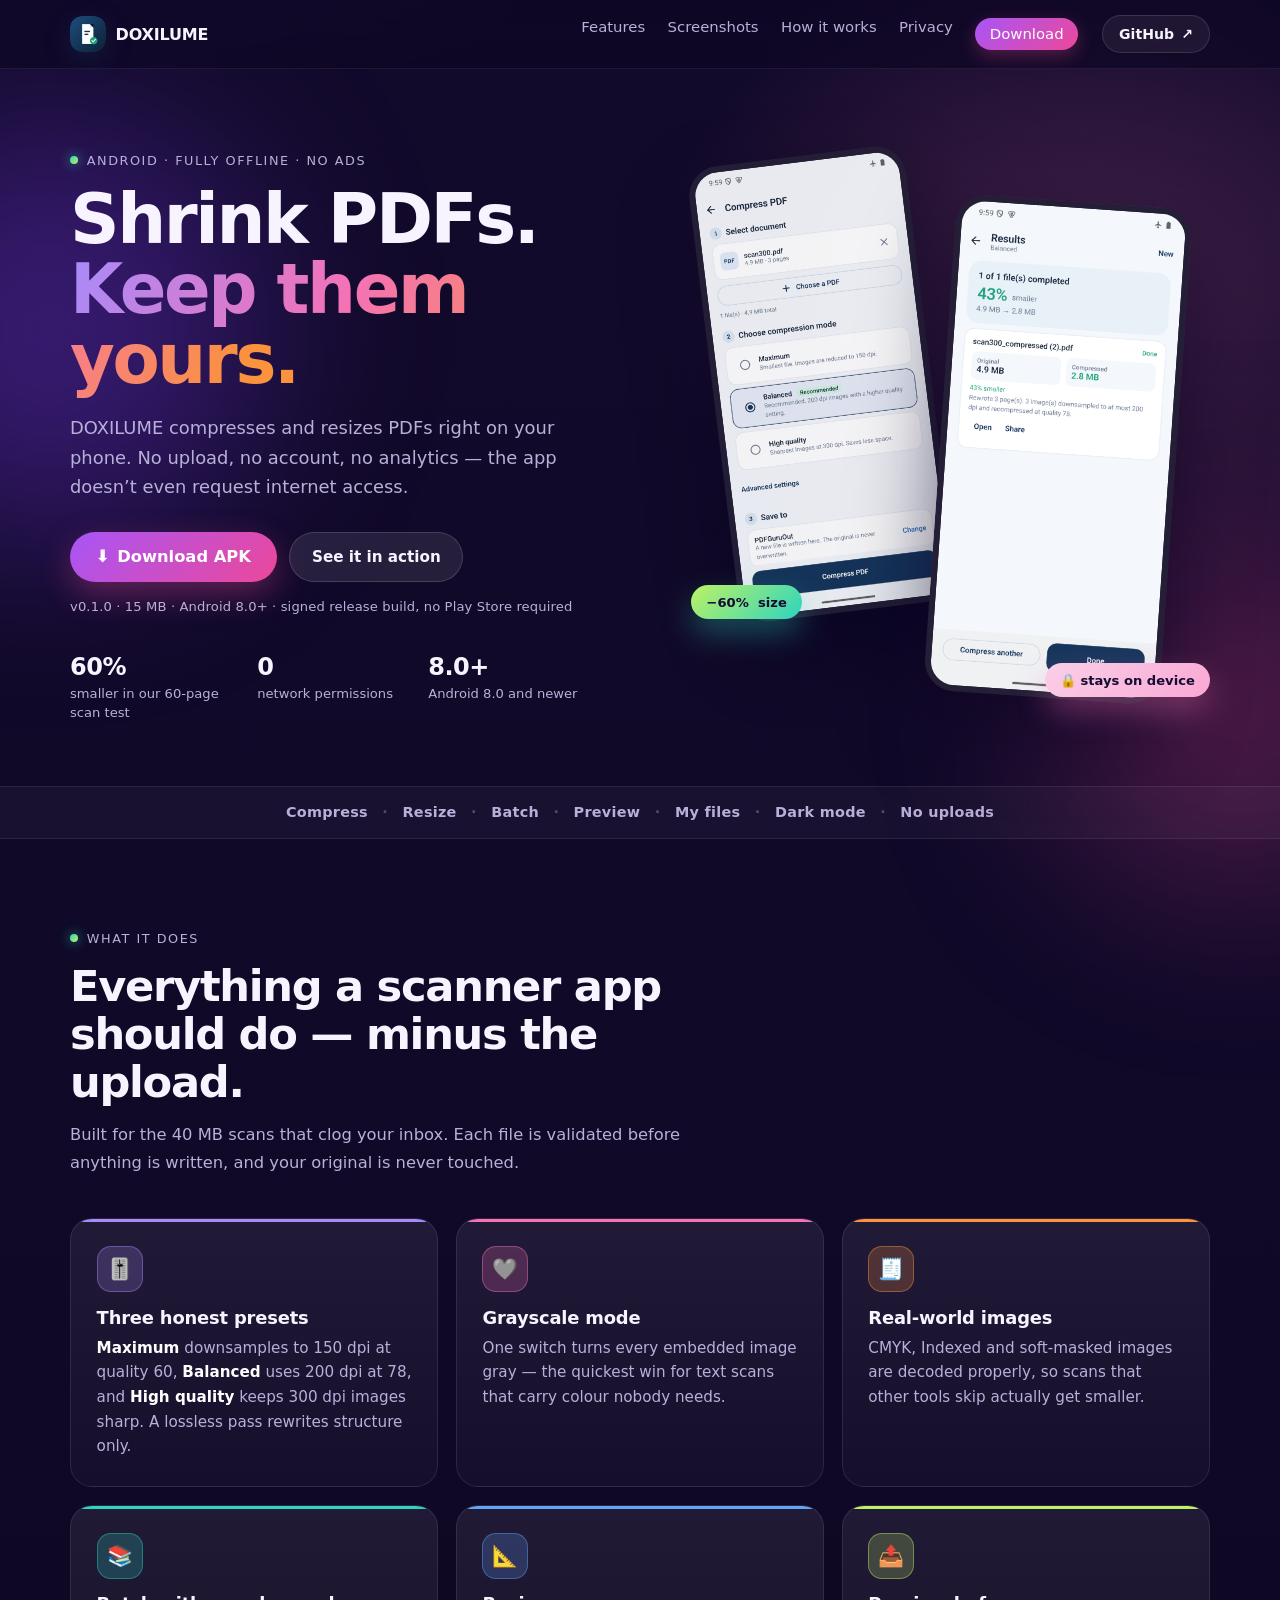
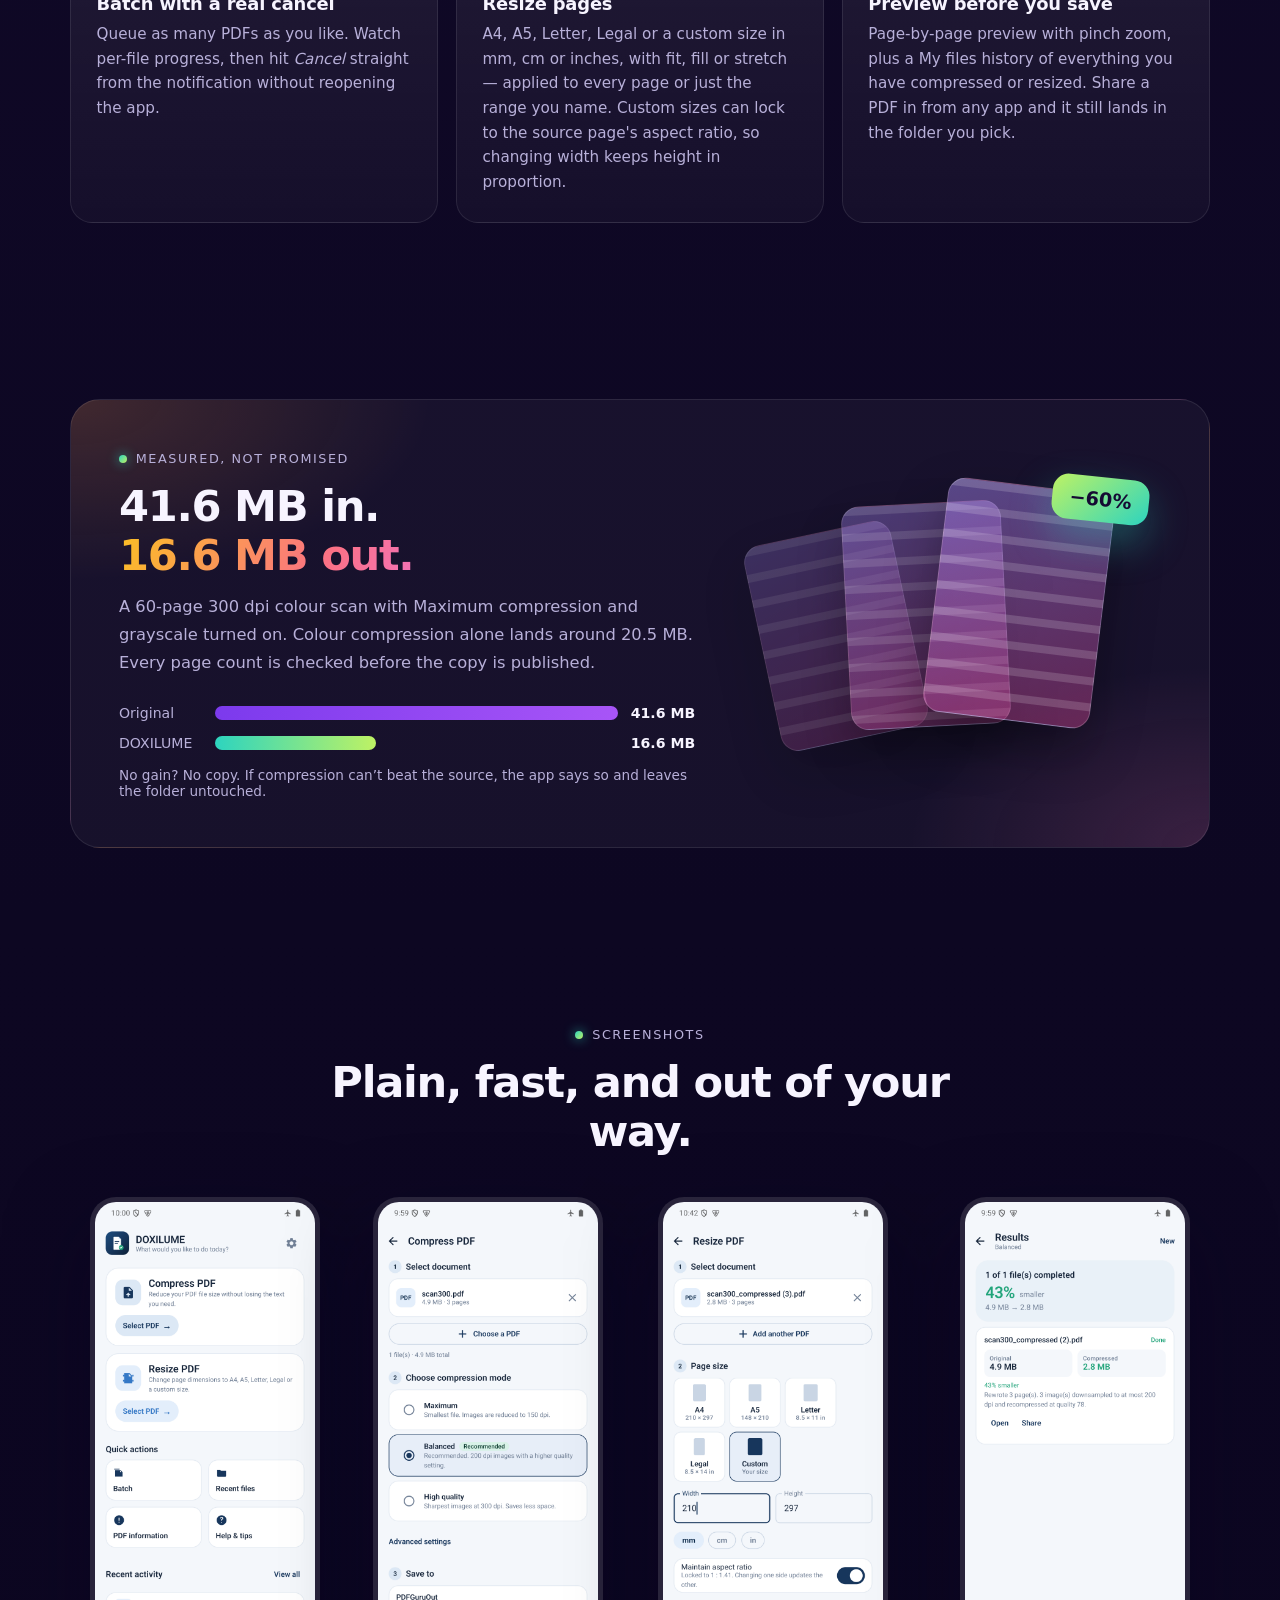
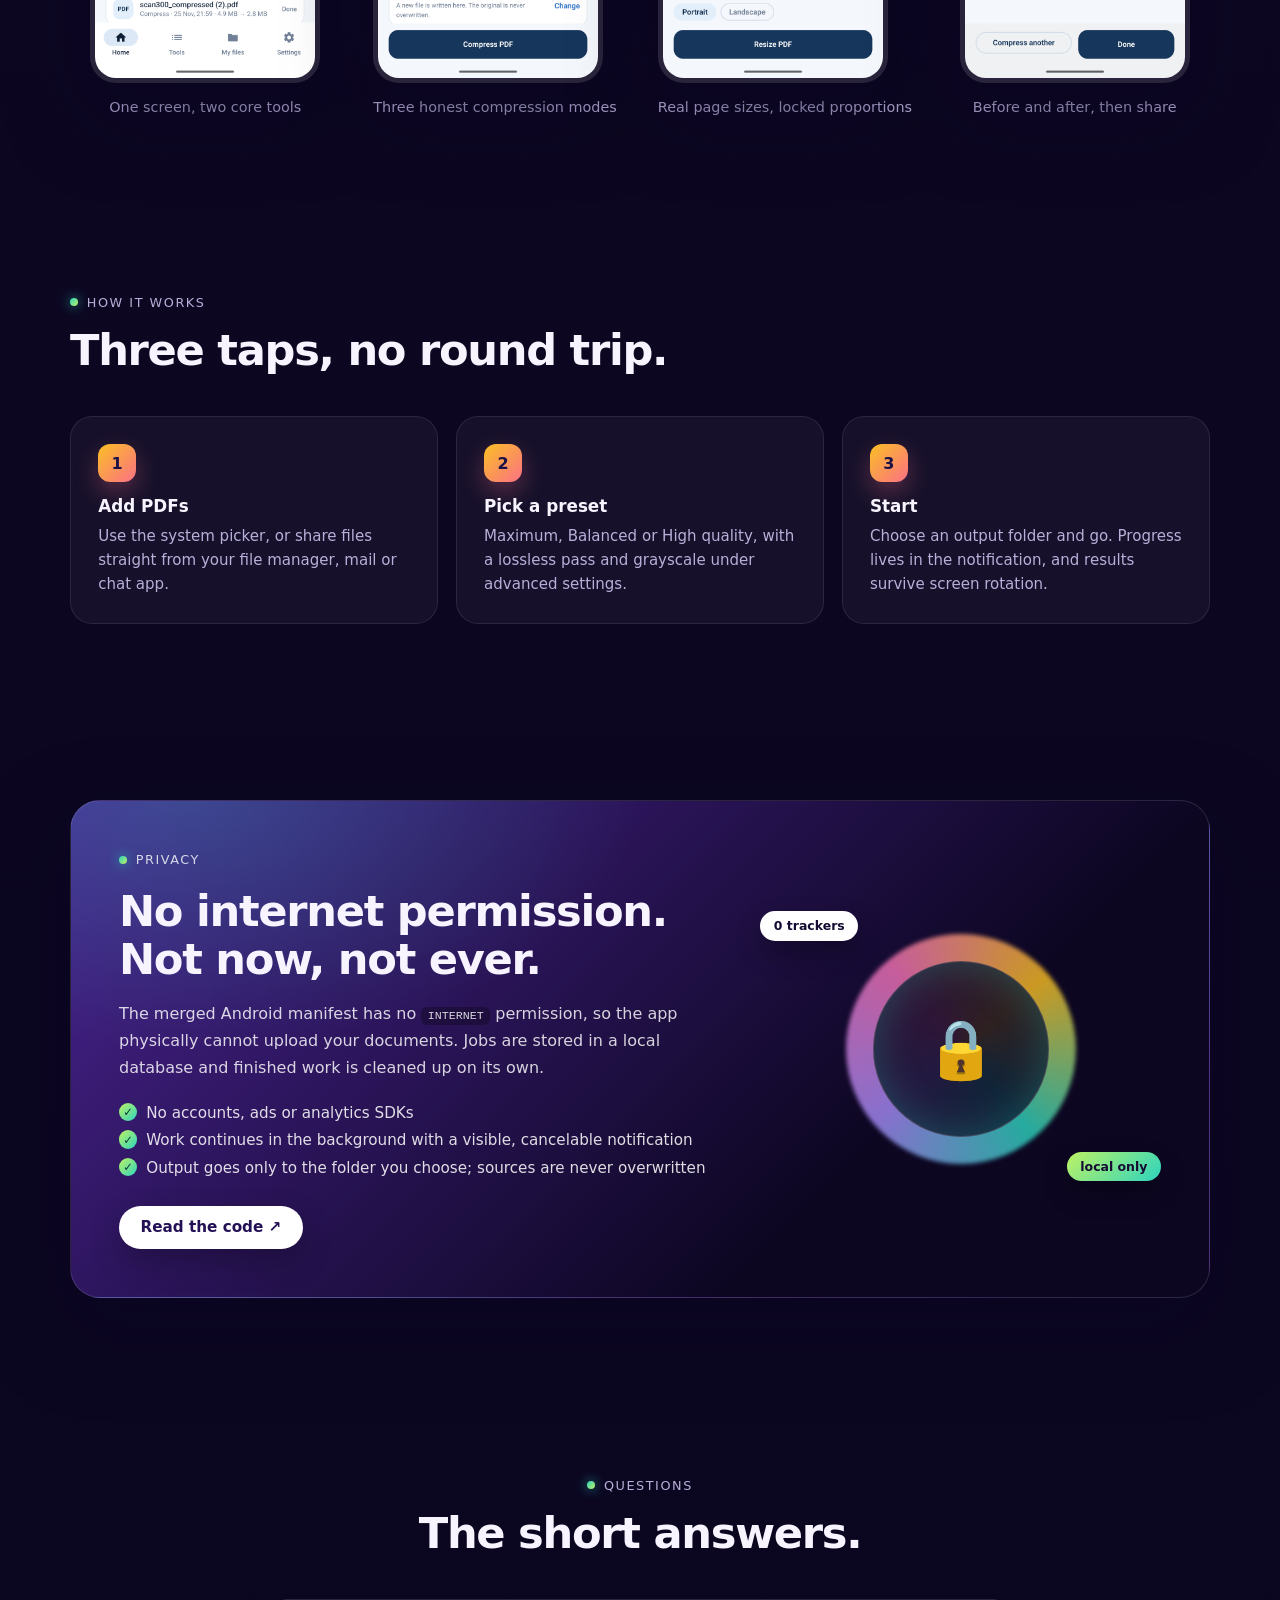
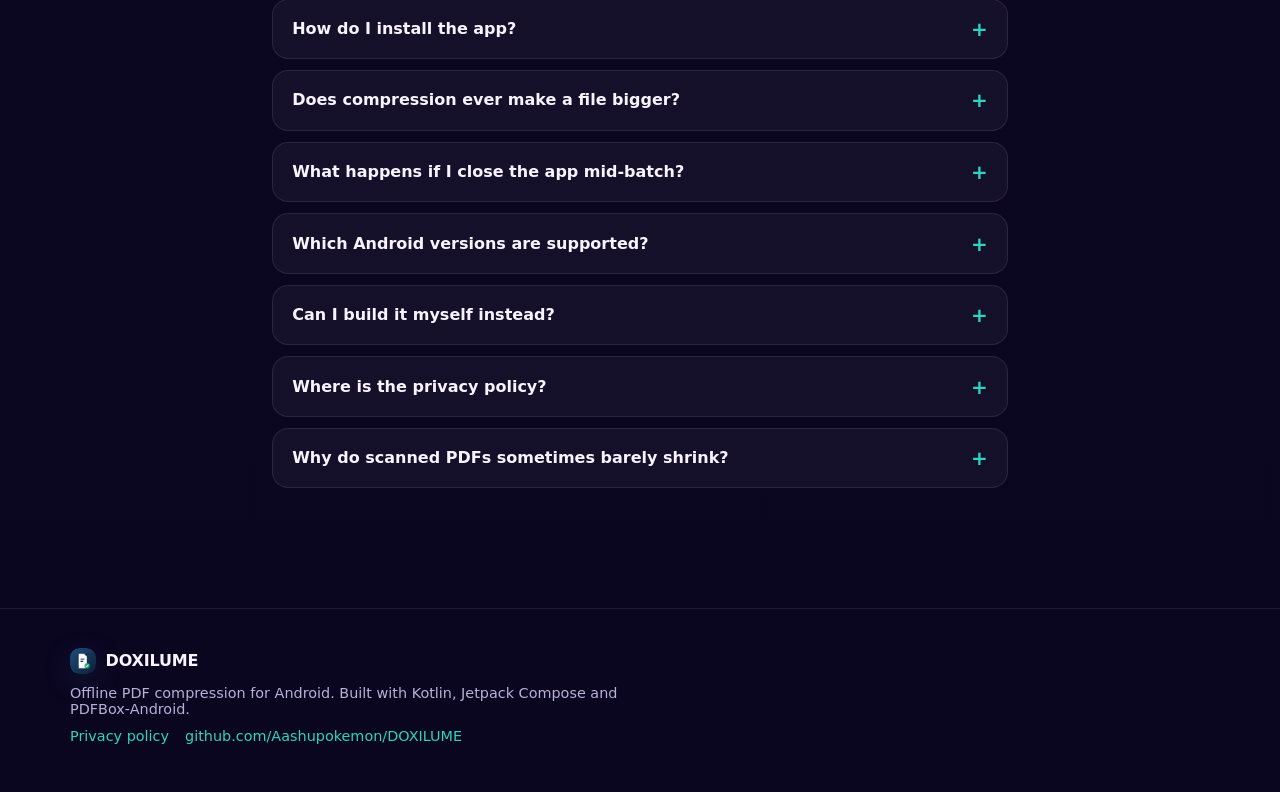
==== commit 54363c42: "Add an aspect-ratio lock for custom resize sizes Enabling the lock derives the shape from the select" ====
--- a/index.html
+++ b/index.html
@@ -128,7 +128,7 @@
       <article class="card c-blue">
         <div class="icon">📐</div>
         <h3>Resize pages</h3>
-        <p>A4, A5, Letter, Legal or a custom size in mm, cm or inches, with fit, fill or stretch — applied to every page or just the range you name.</p>
+        <p>A4, A5, Letter, Legal or a custom size in mm, cm or inches, with fit, fill or stretch — applied to every page or just the range you name. Custom sizes can lock to the source page's aspect ratio, so changing width keeps height in proportion.</p>
       </article>
 
       <article class="card c-lime">
@@ -180,8 +180,8 @@
         <figcaption>Three honest compression modes</figcaption>
       </figure>
       <figure>
-        <div class="phone small"><img src="shots/resize.png" alt="Resize PDF screen with A4, A5, Letter, Legal and custom page sizes"></div>
-        <figcaption>Real page sizes, fit or fill</figcaption>
+        <div class="phone small"><img src="shots/resize.png" alt="Resize PDF screen with A4, A5, Letter, Legal and a custom size locked to a 1:1.41 aspect ratio"></div>
+        <figcaption>Real page sizes, locked proportions</figcaption>
       </figure>
       <figure>
         <div class="phone small"><img src="shots/results.png" alt="Results screen showing original and compressed sizes with 43 percent smaller"></div>
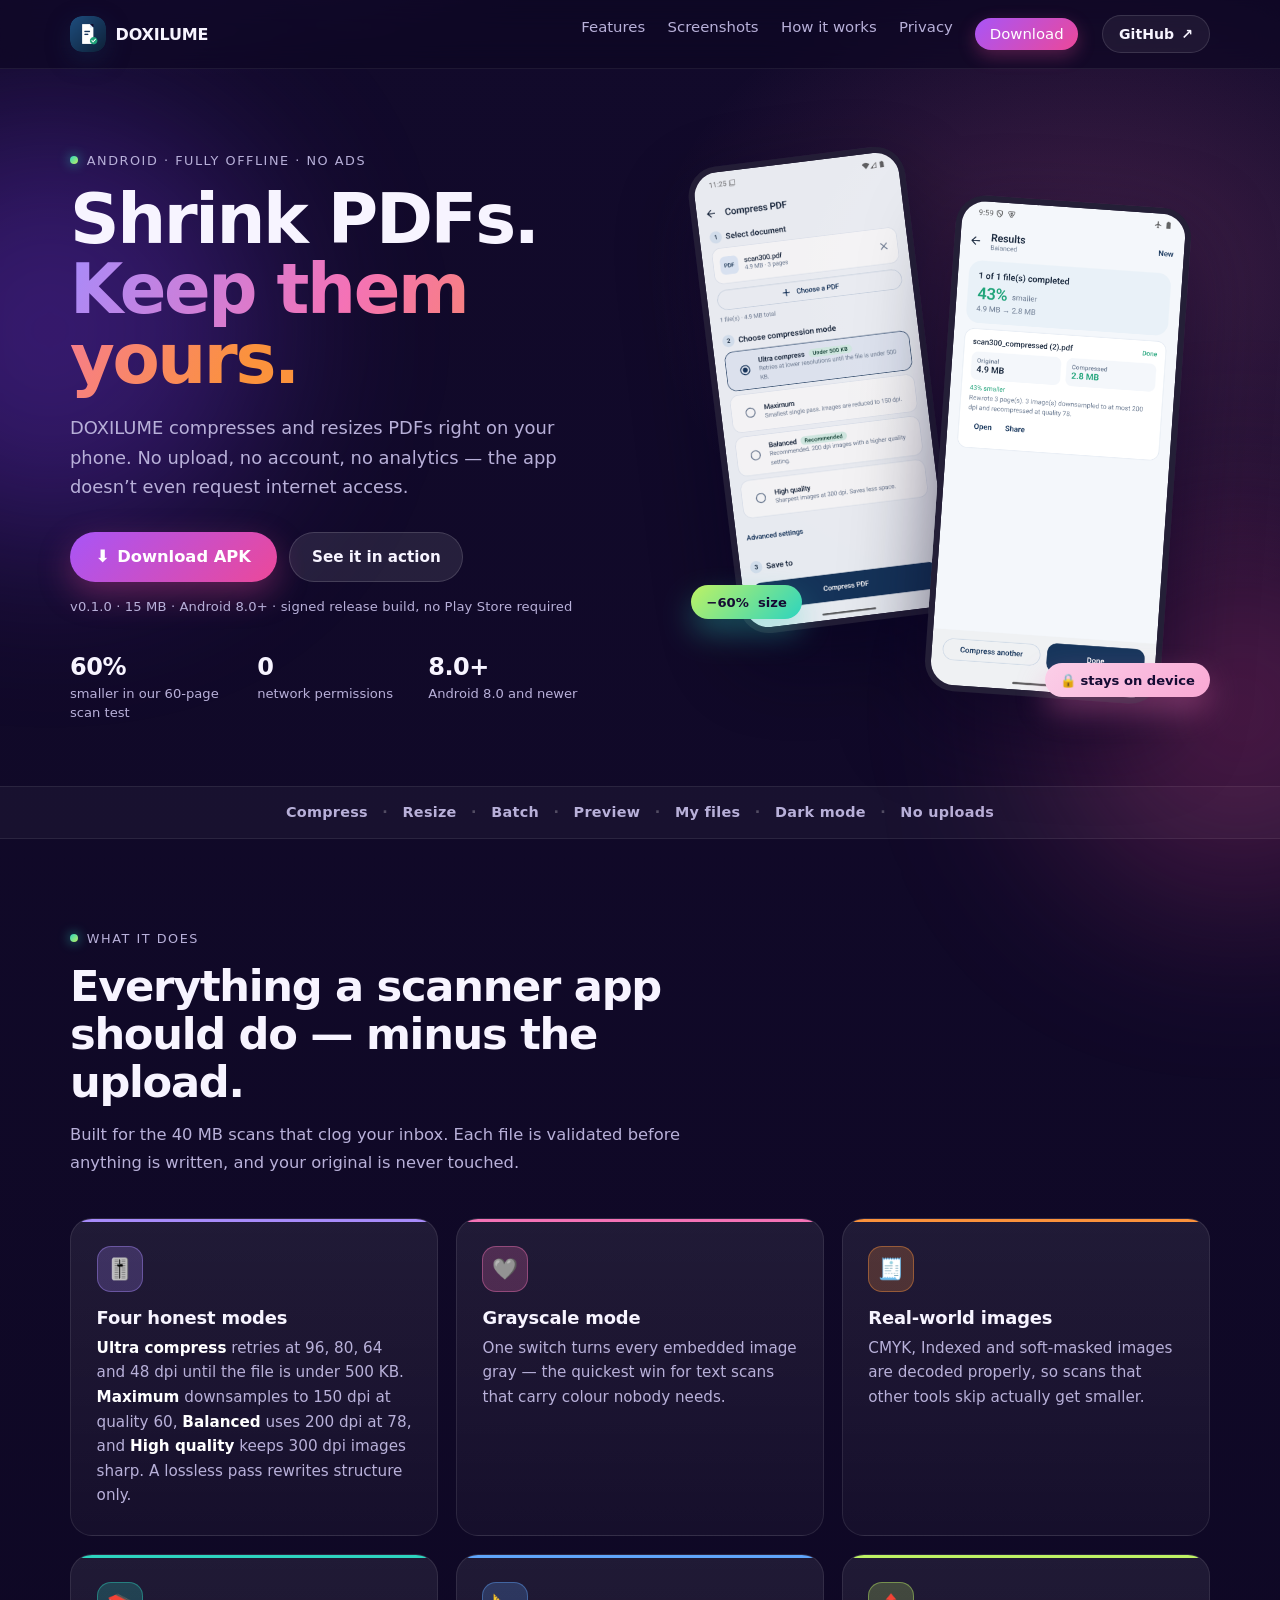
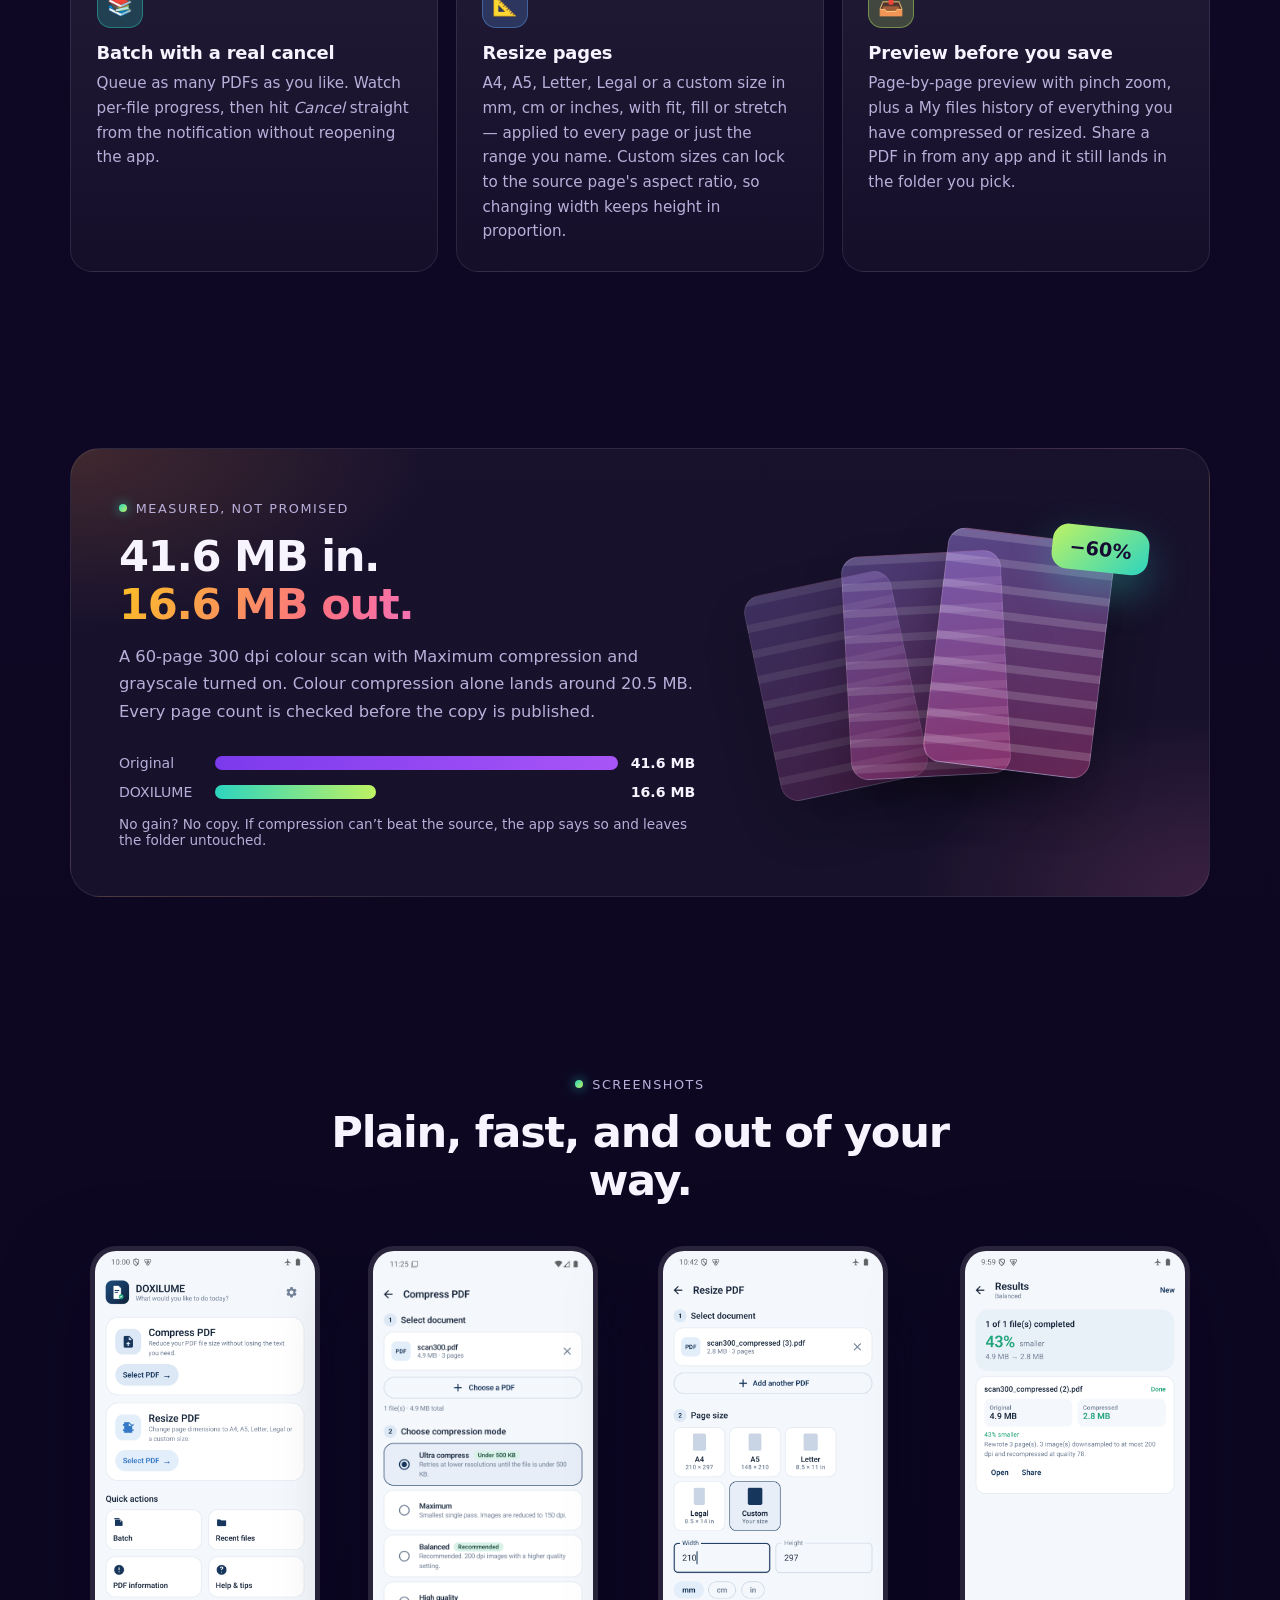
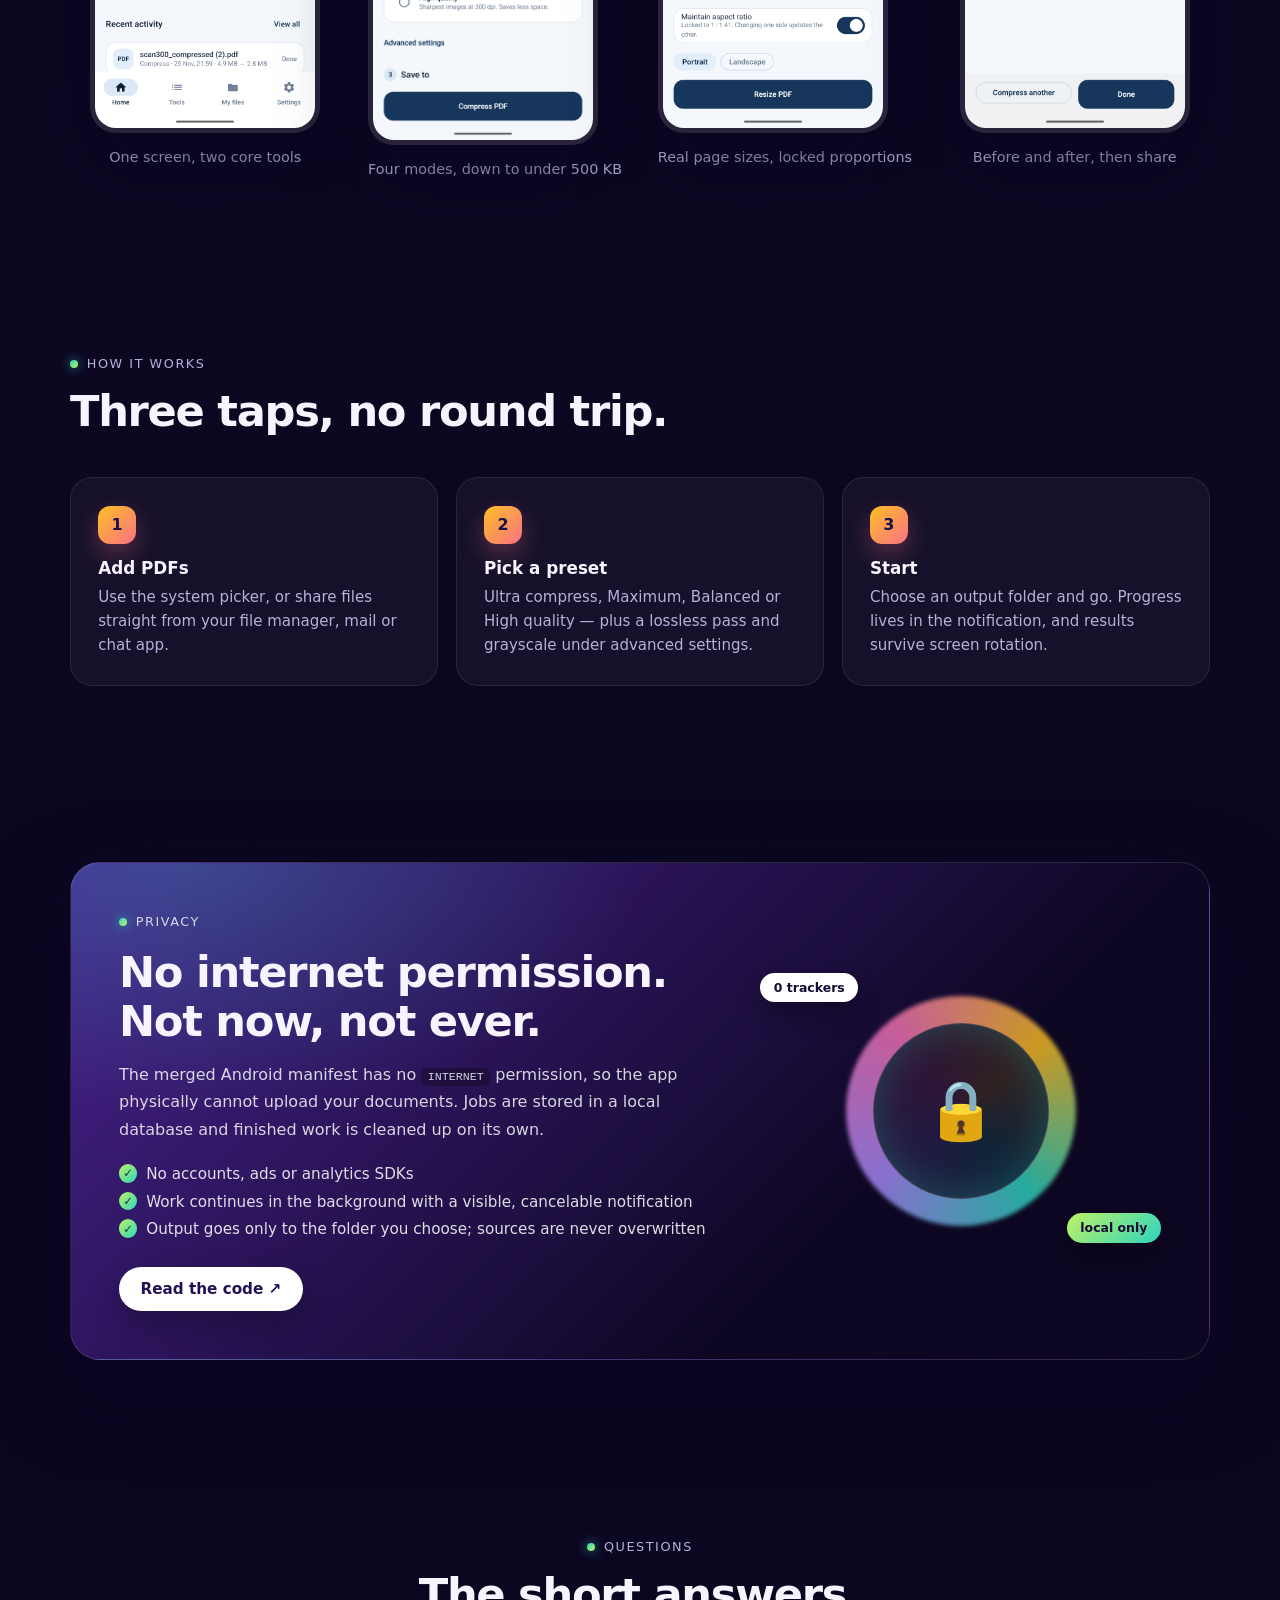
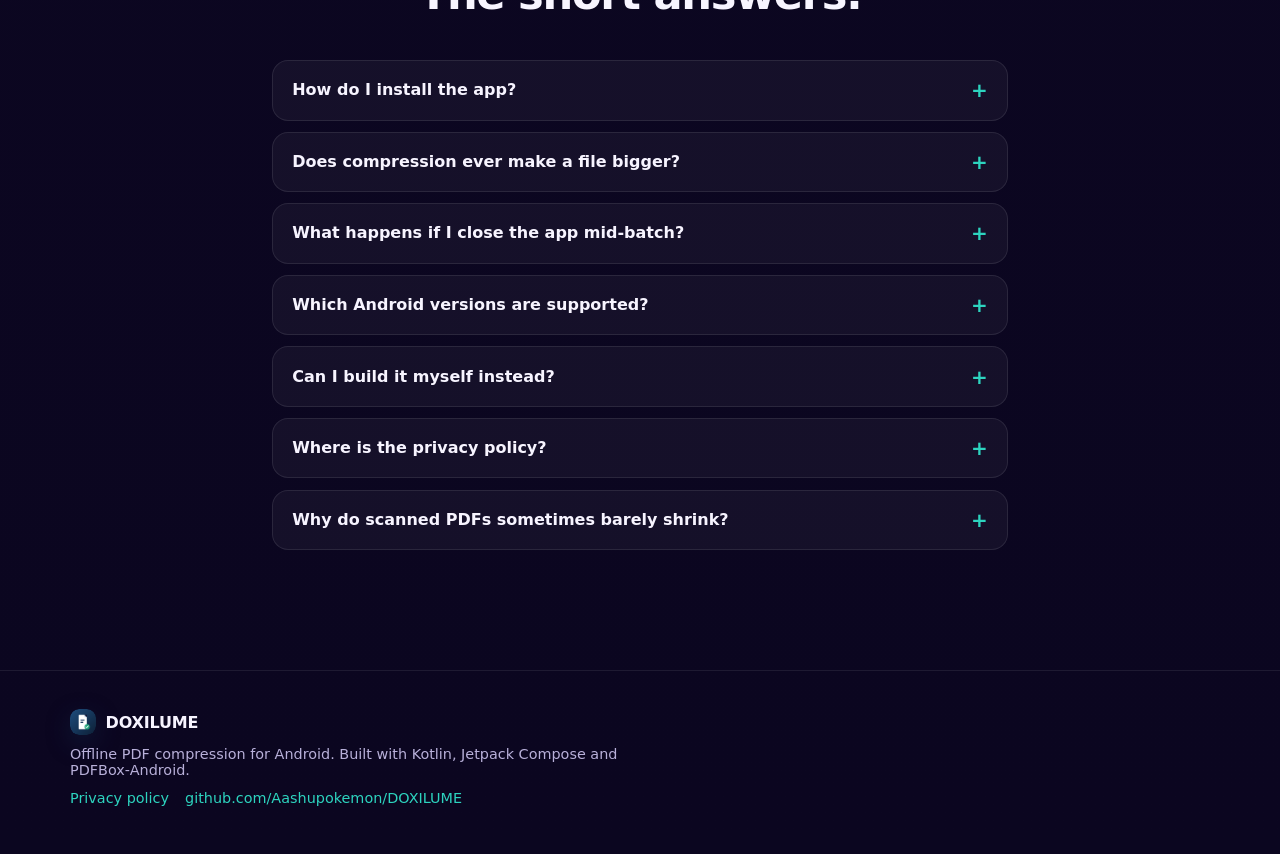
==== commit 74aac4fa: "Add Ultra compress, a 500 KB target mode Ultra compress retries the compression at 96, 80, 64 and 48" ====
--- a/index.html
+++ b/index.html
@@ -103,8 +103,8 @@
     <div class="cards">
       <article class="card c-violet">
         <div class="icon">🎚️</div>
-        <h3>Three honest presets</h3>
-        <p><strong>Maximum</strong> downsamples to 150&nbsp;dpi at quality 60, <strong>Balanced</strong> uses 200&nbsp;dpi at 78, and <strong>High quality</strong> keeps 300&nbsp;dpi images sharp. A lossless pass rewrites structure only.</p>
+        <h3>Four honest modes</h3>
+        <p><strong>Ultra compress</strong> retries at 96, 80, 64 and 48&nbsp;dpi until the file is under 500&nbsp;KB. <strong>Maximum</strong> downsamples to 150&nbsp;dpi at quality 60, <strong>Balanced</strong> uses 200&nbsp;dpi at 78, and <strong>High quality</strong> keeps 300&nbsp;dpi images sharp. A lossless pass rewrites structure only.</p>
       </article>
 
       <article class="card c-pink">
@@ -176,8 +176,8 @@
         <figcaption>One screen, two core tools</figcaption>
       </figure>
       <figure>
-        <div class="phone small"><img src="shots/setup.png" alt="Compress PDF screen with Maximum, Balanced and High quality modes and a save folder"></div>
-        <figcaption>Three honest compression modes</figcaption>
+        <div class="phone small"><img src="shots/setup.png" alt="Compress PDF screen with Ultra compress, Maximum, Balanced and High quality modes"></div>
+        <figcaption>Four modes, down to under 500 KB</figcaption>
       </figure>
       <figure>
         <div class="phone small"><img src="shots/resize.png" alt="Resize PDF screen with A4, A5, Letter, Legal and a custom size locked to a 1:1.41 aspect ratio"></div>
@@ -205,7 +205,7 @@
       <li>
         <span class="step-num">2</span>
         <h3>Pick a preset</h3>
-        <p>Maximum, Balanced or High quality, with a lossless pass and grayscale under advanced settings.</p>
+        <p>Ultra compress, Maximum, Balanced or High quality — plus a lossless pass and grayscale under advanced settings.</p>
       </li>
       <li>
         <span class="step-num">3</span>
